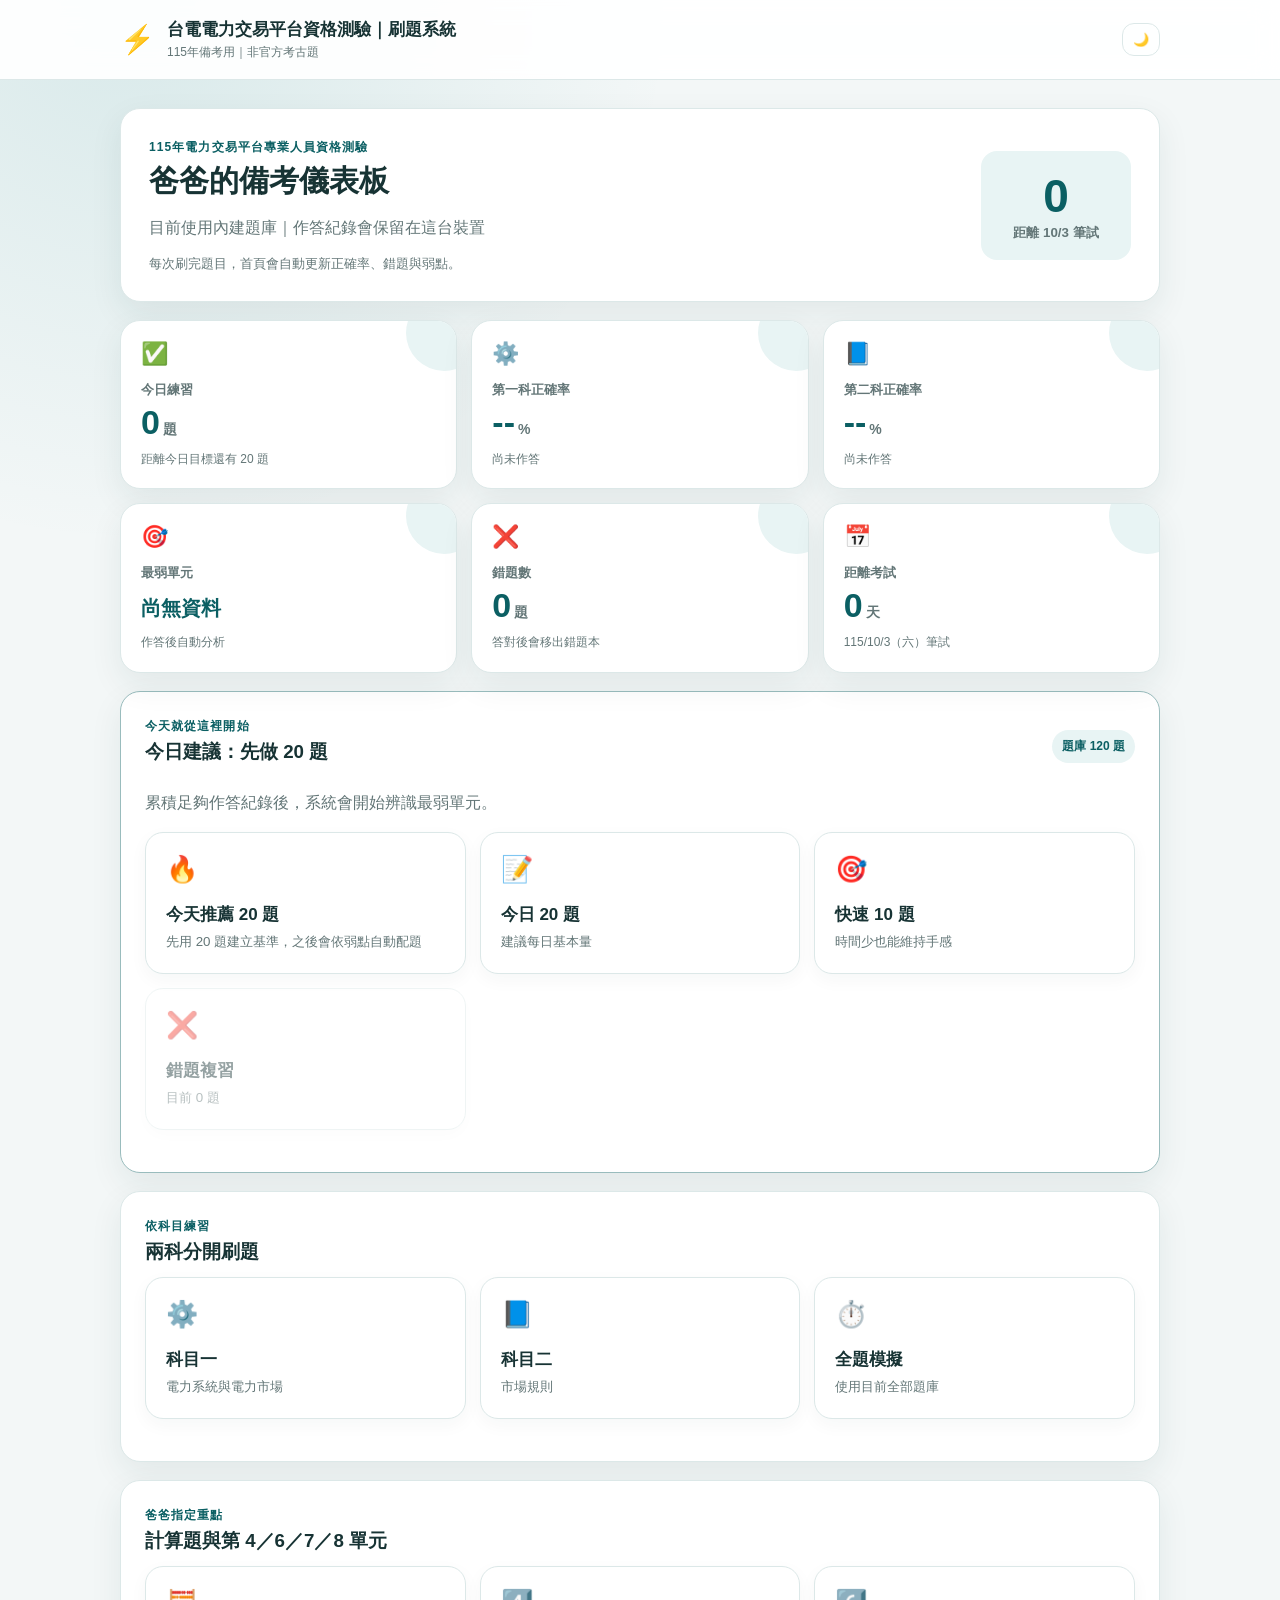
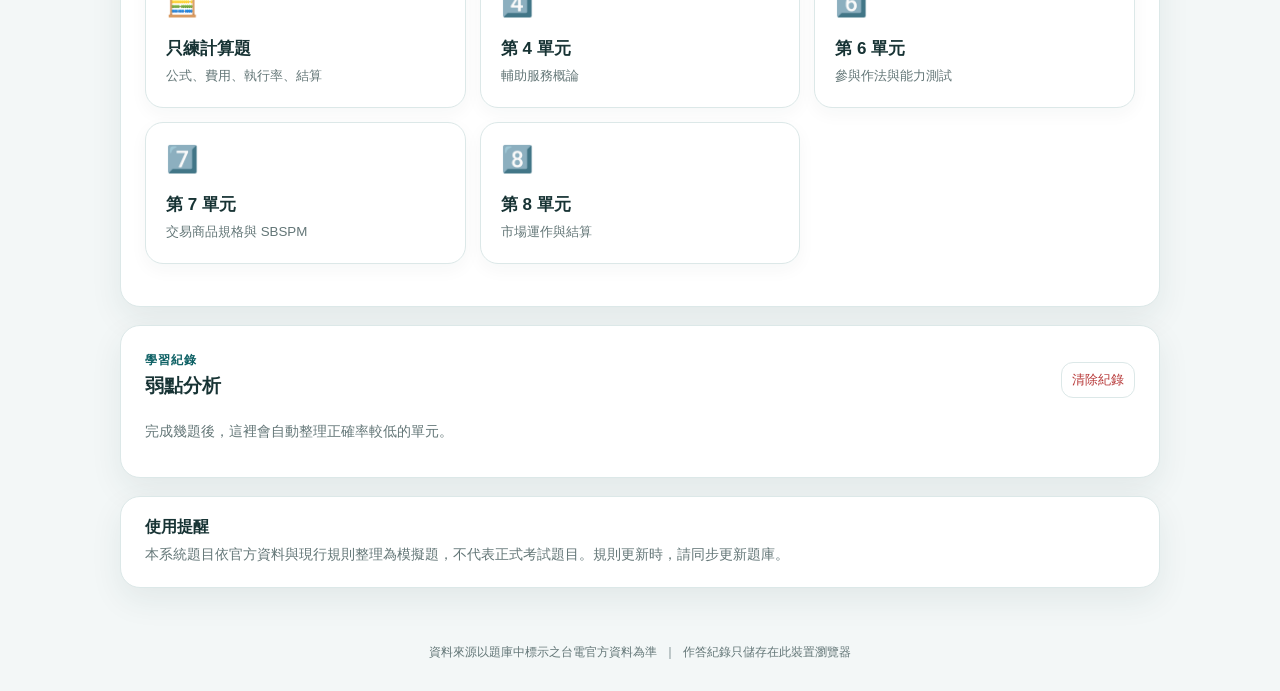
==== index.html @ e8c30d29 "載入自適應推薦題組功能" ====
<!doctype html>
<html lang="zh-Hant">
<head>
  <meta charset="utf-8">
  <meta name="viewport" content="width=device-width, initial-scale=1, viewport-fit=cover">
  <meta name="theme-color" content="#0b5f63">
  <title>台電電力交易平台資格測驗｜刷題系統</title>
  <link rel="stylesheet" href="style.css">
</head>
<body>
  <header class="topbar">
    <div class="brand">
      <div class="brand-mark">⚡</div>
      <div>
        <h1 id="appTitle">台電電力交易平台資格測驗｜刷題系統</h1>
        <p>115年備考用｜非官方考古題</p>
      </div>
    </div>
    <button id="themeBtn" class="ghost small" aria-label="切換深色模式">🌙</button>
  </header>

  <main class="container">
    <section id="homeView" class="view active">
      <div class="hero card exam-hero">
        <div>
          <span class="eyebrow">115年電力交易平台專業人員資格測驗</span>
          <h2>爸爸的備考儀表板</h2>
          <p id="dataStatus" class="muted">正在讀取題庫…</p>
          <p class="hero-note">每次刷完題目，首頁會自動更新正確率、錯題與弱點。</p>
        </div>
        <div class="hero-kpi countdown-kpi">
          <span id="daysUntilExam">--</span>
          <small>距離 10/3 筆試</small>
        </div>
      </div>

      <section class="exam-dashboard-grid" aria-label="備考進度">
        <div class="exam-stat card">
          <span class="exam-stat-icon">✅</span>
          <div class="exam-stat-label">今日練習</div>
          <div class="exam-stat-value"><strong id="todayPractice">0</strong><small> 題</small></div>
          <div id="todayPracticeHint" class="exam-stat-hint">今天先完成 20 題</div>
        </div>
        <div class="exam-stat card">
          <span class="exam-stat-icon">⚙️</span>
          <div class="exam-stat-label">第一科正確率</div>
          <div class="exam-stat-value"><strong id="subject1Accuracy">--</strong><small>%</small></div>
          <div id="subject1Status" class="exam-stat-hint">尚未作答</div>
        </div>
        <div class="exam-stat card">
          <span class="exam-stat-icon">📘</span>
          <div class="exam-stat-label">第二科正確率</div>
          <div class="exam-stat-value"><strong id="subject2Accuracy">--</strong><small>%</small></div>
          <div id="subject2Status" class="exam-stat-hint">尚未作答</div>
        </div>
        <div class="exam-stat card">
          <span class="exam-stat-icon">🎯</span>
          <div class="exam-stat-label">最弱單元</div>
          <div id="weakestUnit" class="exam-stat-value text-value">尚無資料</div>
          <div id="weakestUnitHint" class="exam-stat-hint">作答後自動分析</div>
        </div>
        <div class="exam-stat card">
          <span class="exam-stat-icon">❌</span>
          <div class="exam-stat-label">錯題數</div>
          <div class="exam-stat-value"><strong id="wrongCountDashboard">0</strong><small> 題</small></div>
          <div class="exam-stat-hint">答對後會移出錯題本</div>
        </div>
        <div class="exam-stat card">
          <span class="exam-stat-icon">📅</span>
          <div class="exam-stat-label">距離考試</div>
          <div class="exam-stat-value"><strong id="daysUntilExamCard">--</strong><small> 天</small></div>
          <div class="exam-stat-hint">115/10/3（六）筆試</div>
        </div>
      </section>

      <section class="card today-plan">
        <div class="section-title">
          <div>
            <span class="eyebrow">今天就從這裡開始</span>
            <h3 id="todayPlanTitle">今日建議：先做 20 題</h3>
          </div>
          <div class="question-count-chip">題庫 <span id="totalQuestions">0</span> 題</div>
        </div>
        <p id="todayPlanText" class="muted">完成後再看弱點，決定下一輪要練哪個單元。</p>
        <div class="mode-grid quick-mode-grid">
          <button class="mode-card featured-mode" data-mode="random20">
            <span class="mode-icon">📝</span><b>今日 20 題</b><small>建議每日基本量</small>
          </button>
          <button class="mode-card" data-mode="random10">
            <span class="mode-icon">🎯</span><b>快速 10 題</b><small>時間少也能維持手感</small>
          </button>
          <button class="mode-card" data-mode="wrong">
            <span class="mode-icon">❌</span><b>錯題複習</b><small id="wrongCountLabel">目前 0 題</small>
          </button>
        </div>
      </section>

      <section class="card dashboard">
        <div class="section-title">
          <div><span class="eyebrow">依科目練習</span><h3>兩科分開刷題</h3></div>
        </div>
        <div class="mode-grid">
          <button class="mode-card" data-mode="subject1">
            <span class="mode-icon">⚙️</span><b>科目一</b><small>電力系統與電力市場</small>
          </button>
          <button class="mode-card" data-mode="subject2">
            <span class="mode-icon">📘</span><b>科目二</b><small>市場規則</small>
          </button>
          <button class="mode-card" data-mode="all">
            <span class="mode-icon">⏱️</span><b>全題模擬</b><small>使用目前全部題庫</small>
          </button>
        </div>
      </section>

      <section class="card dashboard">
        <div class="section-title">
          <div><span class="eyebrow">爸爸指定重點</span><h3>計算題與第 4／6／7／8 單元</h3></div>
        </div>
        <div class="mode-grid">
          <button class="mode-card" data-mode="calc">
            <span class="mode-icon">🧮</span><b>只練計算題</b><small>公式、費用、執行率、結算</small>
          </button>
          <button class="mode-card" data-mode="unit4">
            <span class="mode-icon">4️⃣</span><b>第 4 單元</b><small>輔助服務概論</small>
          </button>
          <button class="mode-card" data-mode="unit6">
            <span class="mode-icon">6️⃣</span><b>第 6 單元</b><small>參與作法與能力測試</small>
          </button>
          <button class="mode-card" data-mode="unit7">
            <span class="mode-icon">7️⃣</span><b>第 7 單元</b><small>交易商品規格與 SBSPM</small>
          </button>
          <button class="mode-card" data-mode="unit8">
            <span class="mode-icon">8️⃣</span><b>第 8 單元</b><small>市場運作與結算</small>
          </button>
        </div>
      </section>

      <section class="card dashboard">
        <div class="section-title">
          <div><span class="eyebrow">學習紀錄</span><h3>弱點分析</h3></div>
          <button id="resetStatsBtn" class="ghost danger small">清除紀錄</button>
        </div>
        <div id="weaknessList" class="weakness-list"></div>
      </section>

      <section class="notice card">
        <b>使用提醒</b>
        <p>本系統題目依官方資料與現行規則整理為模擬題，不代表正式考試題目。規則更新時，請同步更新題庫。</p>
      </section>
    </section>

    <section id="quizView" class="view">
      <div class="quiz-head">
        <button id="quitBtn" class="ghost small">← 返回</button>
        <div class="progress-wrap">
          <div class="progress-meta">
            <span id="questionProgress">1 / 10</span>
            <span id="quizScore">答對 0</span>
          </div>
          <div class="progress"><div id="progressBar"></div></div>
        </div>
      </div>

      <article class="question-card card">
        <div class="question-meta">
          <span id="questionSubject" class="pill"></span>
          <span id="questionTopic" class="pill subtle"></span>
          <span id="questionLevel" class="pill subtle"></span>
        </div>
        <h2 id="questionText"></h2>
        <div id="options" class="options"></div>

        <div id="feedback" class="feedback hidden">
          <div id="feedbackTitle" class="feedback-title"></div>
          <p id="explanation"></p>
          <div id="sourceBox" class="source-box"></div>
        </div>

        <button id="nextBtn" class="primary hidden">下一題 →</button>
      </article>
    </section>

    <section id="resultView" class="view">
      <section class="result-card card">
        <div id="resultEmoji" class="result-emoji">🎉</div>
        <span class="eyebrow">本次作答完成</span>
        <h2 id="resultTitle">完成！</h2>
        <div class="score-big"><span id="resultScore">0</span><small>%</small></div>
        <p id="resultSummary" class="muted"></p>
        <div id="subjectScores" class="subject-scores"></div>
        <div class="result-actions">
          <button id="retryBtn" class="primary">再練一次</button>
          <button id="homeBtn" class="ghost">回首頁</button>
        </div>
      </section>
    </section>
  </main>

  <footer>
    <span>資料來源以題庫中標示之台電官方資料為準</span>
    <span>｜</span>
    <span>作答紀錄只儲存在此裝置瀏覽器</span>
  </footer>

  <script src="config.js"></script>
  <script src="questions.js"></script>
  <script src="questions_extra.js"></script>
  <script src="questions_unit4_dad.js"></script>
  <script src="questions_unit6_dad.js"></script>
  <script src="questions_unit7_dad.js"></script>
  <script src="questions_unit8_dad.js"></script>
  <script src="adaptive.js"></script>
  <script src="app.js"></script>
</body>
</html>
---- style.css ----
:root{
  --bg:#f3f7f7; --panel:#ffffff; --text:#173334; --muted:#637677;
  --brand:#0b5f63; --brand2:#16868b; --line:#dce8e8; --soft:#e8f4f4;
  --good:#147a49; --good-bg:#e8f7ef; --bad:#b73838; --bad-bg:#fff0f0;
  --warn:#9a6700; --warn-bg:#fff7db;
  --shadow:0 12px 32px rgba(21,61,63,.08);
}
[data-theme="dark"]{
  --bg:#102122; --panel:#172b2c; --text:#edf8f8; --muted:#a9bbbb;
  --brand:#5dc7cb; --brand2:#7ad8dc; --line:#2b4748; --soft:#203b3c;
  --good:#65d69a; --good-bg:#173b2b; --bad:#ff8b8b; --bad-bg:#472727;
  --warn:#f3c969; --warn-bg:#3d351d;
  --shadow:0 12px 32px rgba(0,0,0,.25);
}
*{box-sizing:border-box}
html{font-family:Inter,"Noto Sans TC","PingFang TC","Microsoft JhengHei",sans-serif;background:var(--bg);color:var(--text)}
body{margin:0;min-height:100vh;background:radial-gradient(circle at 10% 0%,rgba(22,134,139,.12),transparent 34rem),var(--bg)}
button{font:inherit}
.topbar{display:flex;justify-content:space-between;align-items:center;padding:18px max(20px,calc((100vw - 1040px)/2));border-bottom:1px solid var(--line);background:color-mix(in srgb,var(--panel) 92%,transparent);backdrop-filter:blur(14px);position:sticky;top:0;z-index:10}
.brand{display:flex;align-items:center;gap:12px}.brand-mark{font-size:28px}
.brand h1{font-size:17px;margin:0 0 3px}.brand p{font-size:12px;color:var(--muted);margin:0}
.container{width:min(1040px,calc(100% - 32px));margin:28px auto 56px}
.view{display:none}.view.active{display:block}
.card{background:var(--panel);border:1px solid var(--line);border-radius:20px;box-shadow:var(--shadow)}
.hero{display:flex;justify-content:space-between;align-items:center;padding:28px;margin-bottom:18px}
.hero h2{font-size:30px;margin:5px 0 8px}.eyebrow{font-size:12px;letter-spacing:.09em;text-transform:uppercase;color:var(--brand);font-weight:800}
.muted{color:var(--muted)}
.hero-note{font-size:13px;color:var(--muted);margin:9px 0 0}
.hero-kpi{text-align:center;min-width:120px;padding:18px;border-radius:16px;background:var(--soft)}
.hero-kpi span{display:block;font-size:36px;font-weight:800;color:var(--brand)}.hero-kpi small{color:var(--muted)}
.countdown-kpi{min-width:150px}.countdown-kpi span{font-size:46px}.countdown-kpi small{font-weight:700}

.exam-dashboard-grid{display:grid;grid-template-columns:repeat(3,1fr);gap:14px;margin-bottom:18px}
.exam-stat{padding:20px;min-height:154px;position:relative;overflow:hidden}
.exam-stat::after{content:"";position:absolute;width:76px;height:76px;border-radius:50%;right:-26px;top:-26px;background:var(--soft)}
.exam-stat-icon{display:block;font-size:22px;margin-bottom:14px;position:relative;z-index:1}
.exam-stat-label{font-size:13px;color:var(--muted);font-weight:700;margin-bottom:5px;position:relative;z-index:1}
.exam-stat-value{font-size:15px;font-weight:800;min-height:42px;display:flex;align-items:baseline;gap:3px;position:relative;z-index:1}
.exam-stat-value strong{font-size:34px;color:var(--brand);line-height:1.1}
.exam-stat-value small{font-size:14px;color:var(--muted)}
.exam-stat-value.text-value{font-size:20px;line-height:1.3;color:var(--brand);align-items:center}
.exam-stat-hint{font-size:12px;color:var(--muted);line-height:1.45;position:relative;z-index:1;margin-top:5px}

.today-plan{padding:24px;margin-bottom:18px;border-color:color-mix(in srgb,var(--brand) 32%,var(--line))}
.question-count-chip{font-size:12px;font-weight:800;color:var(--brand);background:var(--soft);padding:8px 10px;border-radius:999px;white-space:nowrap}
.quick-mode-grid{margin-top:18px;margin-bottom:0}.featured-mode{border-color:var(--brand2);background:color-mix(in srgb,var(--soft) 72%,var(--panel))}

.mode-grid{display:grid;grid-template-columns:repeat(3,1fr);gap:14px;margin-bottom:18px}
.mode-card{appearance:none;text-align:left;min-height:142px;border:1px solid var(--line);border-radius:18px;background:var(--panel);padding:20px;color:var(--text);cursor:pointer;transition:.18s;box-shadow:0 6px 18px rgba(21,61,63,.04)}
.mode-card:hover{transform:translateY(-2px);border-color:var(--brand2);box-shadow:var(--shadow)}
.mode-card:disabled{opacity:.45;cursor:not-allowed;transform:none}
.mode-icon{display:block;font-size:26px;margin-bottom:18px}.mode-card b{display:block;font-size:17px;margin-bottom:6px}.mode-card small{color:var(--muted)}
.dashboard{padding:24px;margin-bottom:18px}.section-title{display:flex;align-items:center;justify-content:space-between;gap:14px}.section-title h3{margin:4px 0 12px}
.weakness-list{display:grid;gap:10px}.weak-row{display:grid;grid-template-columns:minmax(120px,1fr) 3fr 70px;align-items:center;gap:12px}
.weakest-row{padding:10px;border-radius:12px;background:var(--warn-bg)}
.weak-name{font-size:13px}.weak-track{height:9px;border-radius:99px;background:var(--soft);overflow:hidden}.weak-fill{height:100%;background:var(--brand2);border-radius:99px}.weak-rate{text-align:right;font-size:13px;font-weight:700}
.empty-state{color:var(--muted);font-size:14px;padding:12px 0}
.notice{padding:20px 24px}.notice b{display:block;margin-bottom:5px}.notice p{margin:0;color:var(--muted);font-size:14px;line-height:1.7}
.ghost,.primary{border-radius:12px;padding:11px 15px;cursor:pointer}
.ghost{border:1px solid var(--line);background:transparent;color:var(--text)}.ghost:hover{background:var(--soft)}
.primary{border:0;background:var(--brand);color:#fff;font-weight:800}.primary:hover{filter:brightness(1.05)}
.small{padding:8px 10px;font-size:13px}.danger{color:var(--bad)}
.quiz-head{display:flex;gap:16px;align-items:center;margin-bottom:16px}.progress-wrap{flex:1}.progress-meta{display:flex;justify-content:space-between;font-size:13px;color:var(--muted);margin-bottom:7px}
.progress{height:8px;background:var(--line);border-radius:99px;overflow:hidden}.progress div{height:100%;width:0;background:var(--brand);transition:width .2s}
.question-card{padding:28px}.question-meta{display:flex;flex-wrap:wrap;gap:7px;margin-bottom:18px}.pill{display:inline-flex;padding:6px 9px;border-radius:99px;background:var(--brand);color:#fff;font-size:11px;font-weight:800}.pill.subtle{background:var(--soft);color:var(--text)}
.question-card h2{font-size:24px;line-height:1.55;margin:0 0 24px}
.options{display:grid;gap:11px}.option{display:flex;gap:12px;align-items:flex-start;width:100%;padding:15px 16px;text-align:left;border:1px solid var(--line);border-radius:14px;background:var(--panel);color:var(--text);cursor:pointer;line-height:1.55}
.option:hover:not(:disabled){border-color:var(--brand2);background:var(--soft)}.option:disabled{cursor:default}
.option-letter{display:flex;align-items:center;justify-content:center;flex:0 0 28px;height:28px;border-radius:8px;background:var(--soft);font-weight:800;color:var(--brand)}
.option.correct{border-color:var(--good);background:var(--good-bg)}.option.wrong{border-color:var(--bad);background:var(--bad-bg)}
.feedback{margin-top:22px;padding:18px;border-radius:14px;background:var(--soft);line-height:1.7}.feedback.good{background:var(--good-bg)}.feedback.bad{background:var(--bad-bg)}
.feedback-title{font-weight:900;margin-bottom:5px}.feedback p{margin:0 0 12px}.source-box{font-size:12px;color:var(--muted);border-top:1px solid var(--line);padding-top:10px}
.source-box a{color:var(--brand);font-weight:700}.hidden{display:none!important}
#nextBtn{margin-top:18px;width:100%}
.result-card{max-width:620px;margin:50px auto;padding:38px;text-align:center}.result-emoji{font-size:48px}.result-card h2{font-size:28px;margin:8px 0}.score-big{font-size:76px;font-weight:900;color:var(--brand);line-height:1}.score-big small{font-size:24px}
.subject-scores{display:grid;gap:9px;margin:22px 0;text-align:left}.score-row{display:flex;justify-content:space-between;padding:12px 14px;border:1px solid var(--line);border-radius:12px}.result-actions{display:flex;gap:10px;justify-content:center;margin-top:22px}
footer{display:flex;justify-content:center;gap:7px;flex-wrap:wrap;color:var(--muted);font-size:12px;padding:0 18px 30px}
@media(max-width:760px){
  .container{width:min(100% - 22px,1040px);margin-top:18px}.topbar{padding:13px 14px}
  .brand h1{font-size:14px}.brand p{font-size:10px}.brand-mark{font-size:22px}
  .hero{padding:21px}.hero h2{font-size:24px}.hero-kpi{min-width:90px;padding:14px}.hero-kpi span{font-size:30px}.countdown-kpi{min-width:110px}.countdown-kpi span{font-size:36px}
  .exam-dashboard-grid{grid-template-columns:repeat(2,1fr)}.exam-stat{min-height:145px;padding:17px}
  .mode-grid{grid-template-columns:repeat(2,1fr)}.mode-card{min-height:128px;padding:16px}
  .question-card{padding:20px}.question-card h2{font-size:20px}.weak-row{grid-template-columns:100px 1fr 55px}
}
@media(max-width:440px){
  .hero{align-items:flex-start;gap:14px}.hero-kpi{min-width:78px}.countdown-kpi{min-width:92px}.countdown-kpi small{font-size:10px}
  .exam-dashboard-grid{grid-template-columns:1fr 1fr;gap:9px}.exam-stat{min-height:138px;padding:15px}.exam-stat-value strong{font-size:30px}.exam-stat-value.text-value{font-size:17px}
  .mode-grid{grid-template-columns:1fr 1fr;gap:9px}.mode-card{min-height:116px}.mode-icon{margin-bottom:12px}.result-card{padding:26px 18px}
  .section-title{align-items:flex-start}.question-count-chip{font-size:11px}
}
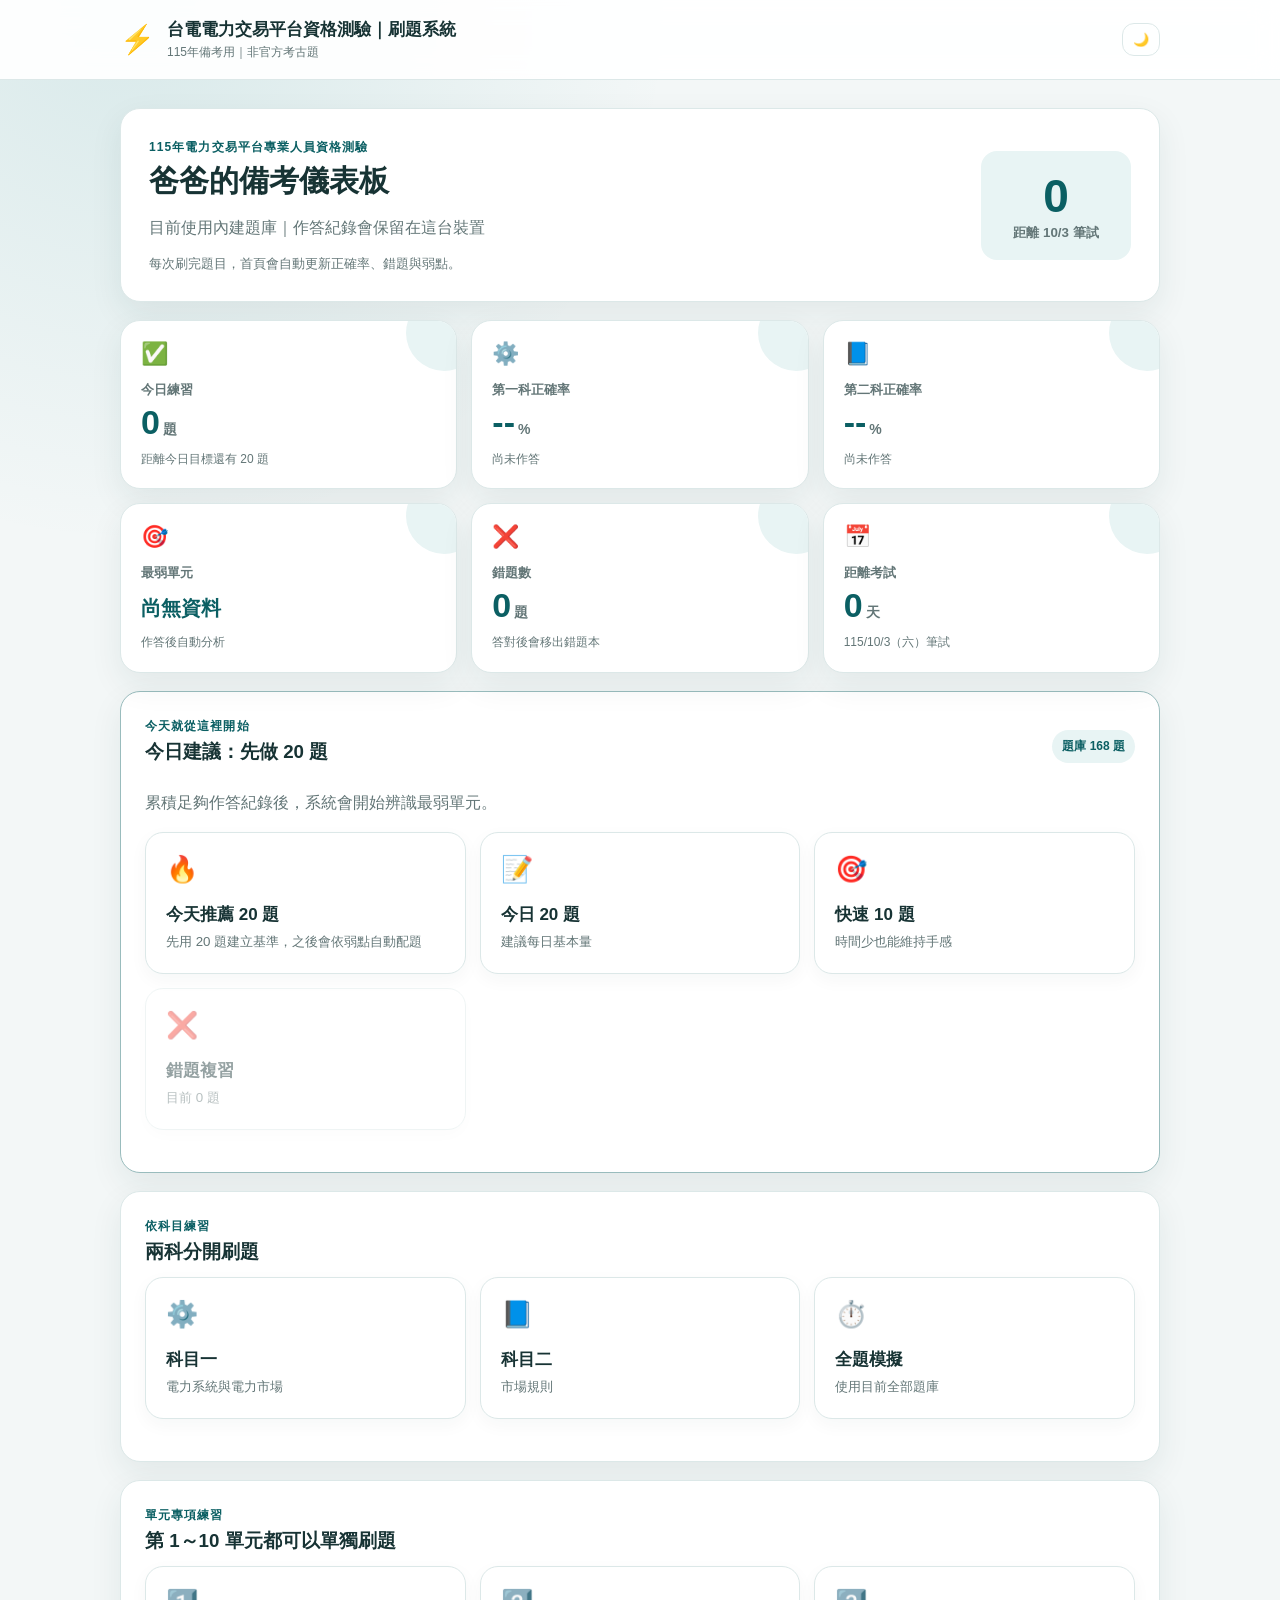
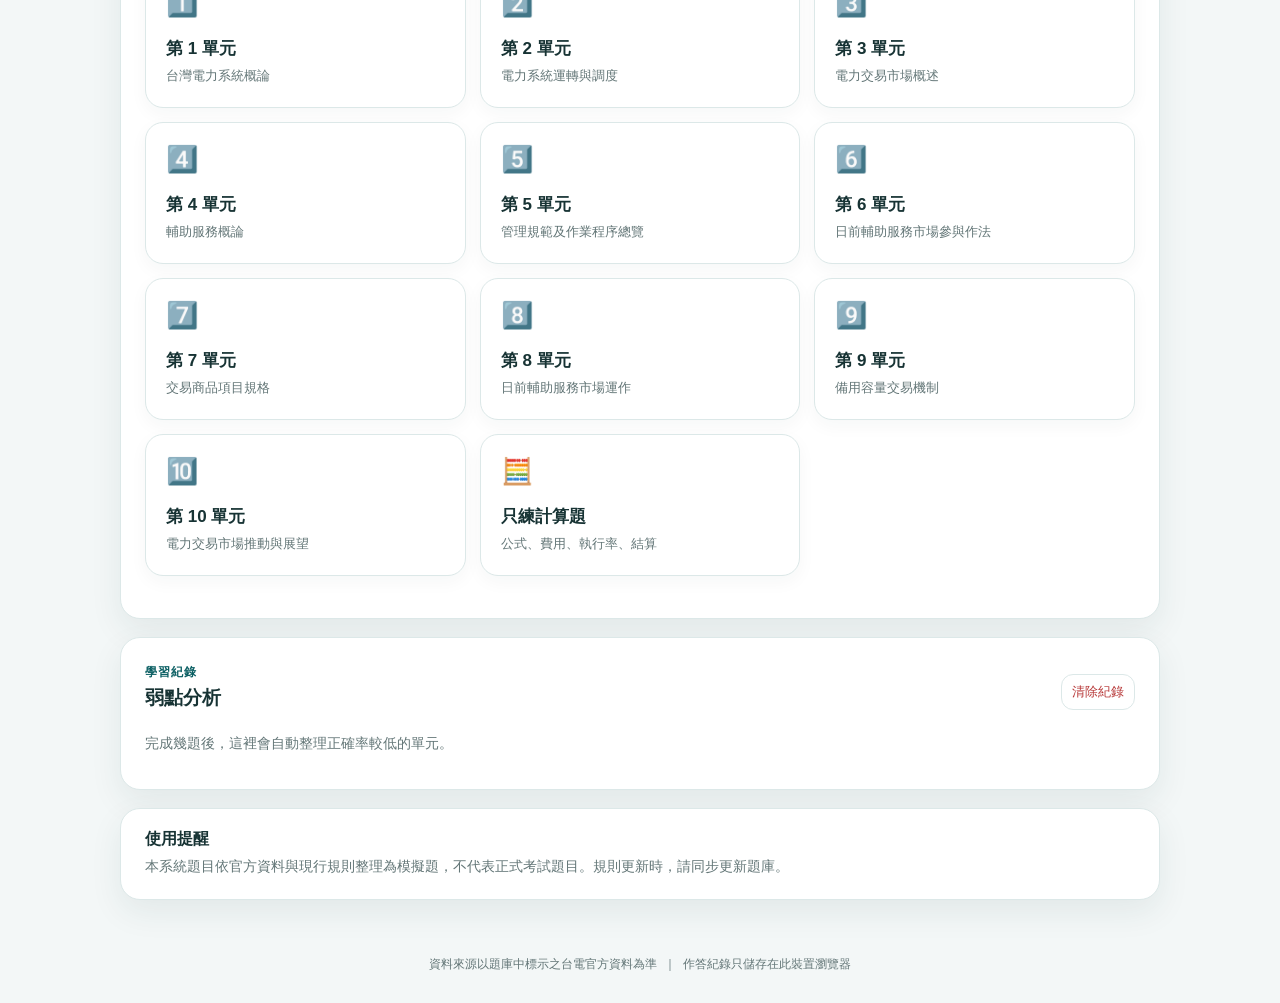
==== commit 00f87903: "首頁新增第1至10單元專項入口並載入完整單元題庫" ====
--- a/index.html
+++ b/index.html
@@ -35,180 +35,92 @@
       </div>
 
       <section class="exam-dashboard-grid" aria-label="備考進度">
-        <div class="exam-stat card">
-          <span class="exam-stat-icon">✅</span>
-          <div class="exam-stat-label">今日練習</div>
-          <div class="exam-stat-value"><strong id="todayPractice">0</strong><small> 題</small></div>
-          <div id="todayPracticeHint" class="exam-stat-hint">今天先完成 20 題</div>
-        </div>
-        <div class="exam-stat card">
-          <span class="exam-stat-icon">⚙️</span>
-          <div class="exam-stat-label">第一科正確率</div>
-          <div class="exam-stat-value"><strong id="subject1Accuracy">--</strong><small>%</small></div>
-          <div id="subject1Status" class="exam-stat-hint">尚未作答</div>
-        </div>
-        <div class="exam-stat card">
-          <span class="exam-stat-icon">📘</span>
-          <div class="exam-stat-label">第二科正確率</div>
-          <div class="exam-stat-value"><strong id="subject2Accuracy">--</strong><small>%</small></div>
-          <div id="subject2Status" class="exam-stat-hint">尚未作答</div>
-        </div>
-        <div class="exam-stat card">
-          <span class="exam-stat-icon">🎯</span>
-          <div class="exam-stat-label">最弱單元</div>
-          <div id="weakestUnit" class="exam-stat-value text-value">尚無資料</div>
-          <div id="weakestUnitHint" class="exam-stat-hint">作答後自動分析</div>
-        </div>
-        <div class="exam-stat card">
-          <span class="exam-stat-icon">❌</span>
-          <div class="exam-stat-label">錯題數</div>
-          <div class="exam-stat-value"><strong id="wrongCountDashboard">0</strong><small> 題</small></div>
-          <div class="exam-stat-hint">答對後會移出錯題本</div>
-        </div>
-        <div class="exam-stat card">
-          <span class="exam-stat-icon">📅</span>
-          <div class="exam-stat-label">距離考試</div>
-          <div class="exam-stat-value"><strong id="daysUntilExamCard">--</strong><small> 天</small></div>
-          <div class="exam-stat-hint">115/10/3（六）筆試</div>
-        </div>
+        <div class="exam-stat card"><span class="exam-stat-icon">✅</span><div class="exam-stat-label">今日練習</div><div class="exam-stat-value"><strong id="todayPractice">0</strong><small> 題</small></div><div id="todayPracticeHint" class="exam-stat-hint">今天先完成 20 題</div></div>
+        <div class="exam-stat card"><span class="exam-stat-icon">⚙️</span><div class="exam-stat-label">第一科正確率</div><div class="exam-stat-value"><strong id="subject1Accuracy">--</strong><small>%</small></div><div id="subject1Status" class="exam-stat-hint">尚未作答</div></div>
+        <div class="exam-stat card"><span class="exam-stat-icon">📘</span><div class="exam-stat-label">第二科正確率</div><div class="exam-stat-value"><strong id="subject2Accuracy">--</strong><small>%</small></div><div id="subject2Status" class="exam-stat-hint">尚未作答</div></div>
+        <div class="exam-stat card"><span class="exam-stat-icon">🎯</span><div class="exam-stat-label">最弱單元</div><div id="weakestUnit" class="exam-stat-value text-value">尚無資料</div><div id="weakestUnitHint" class="exam-stat-hint">作答後自動分析</div></div>
+        <div class="exam-stat card"><span class="exam-stat-icon">❌</span><div class="exam-stat-label">錯題數</div><div class="exam-stat-value"><strong id="wrongCountDashboard">0</strong><small> 題</small></div><div class="exam-stat-hint">答對後會移出錯題本</div></div>
+        <div class="exam-stat card"><span class="exam-stat-icon">📅</span><div class="exam-stat-label">距離考試</div><div class="exam-stat-value"><strong id="daysUntilExamCard">--</strong><small> 天</small></div><div class="exam-stat-hint">115/10/3（六）筆試</div></div>
       </section>
 
       <section class="card today-plan">
         <div class="section-title">
-          <div>
-            <span class="eyebrow">今天就從這裡開始</span>
-            <h3 id="todayPlanTitle">今日建議：先做 20 題</h3>
-          </div>
+          <div><span class="eyebrow">今天就從這裡開始</span><h3 id="todayPlanTitle">今日建議：先做 20 題</h3></div>
           <div class="question-count-chip">題庫 <span id="totalQuestions">0</span> 題</div>
         </div>
         <p id="todayPlanText" class="muted">完成後再看弱點，決定下一輪要練哪個單元。</p>
         <div class="mode-grid quick-mode-grid">
-          <button class="mode-card featured-mode" data-mode="random20">
-            <span class="mode-icon">📝</span><b>今日 20 題</b><small>建議每日基本量</small>
-          </button>
-          <button class="mode-card" data-mode="random10">
-            <span class="mode-icon">🎯</span><b>快速 10 題</b><small>時間少也能維持手感</small>
-          </button>
-          <button class="mode-card" data-mode="wrong">
-            <span class="mode-icon">❌</span><b>錯題複習</b><small id="wrongCountLabel">目前 0 題</small>
-          </button>
+          <button class="mode-card featured-mode" data-mode="random20"><span class="mode-icon">📝</span><b>今日 20 題</b><small>建議每日基本量</small></button>
+          <button class="mode-card" data-mode="random10"><span class="mode-icon">🎯</span><b>快速 10 題</b><small>時間少也能維持手感</small></button>
+          <button class="mode-card" data-mode="wrong"><span class="mode-icon">❌</span><b>錯題複習</b><small id="wrongCountLabel">目前 0 題</small></button>
         </div>
       </section>
 
       <section class="card dashboard">
-        <div class="section-title">
-          <div><span class="eyebrow">依科目練習</span><h3>兩科分開刷題</h3></div>
-        </div>
+        <div class="section-title"><div><span class="eyebrow">依科目練習</span><h3>兩科分開刷題</h3></div></div>
         <div class="mode-grid">
-          <button class="mode-card" data-mode="subject1">
-            <span class="mode-icon">⚙️</span><b>科目一</b><small>電力系統與電力市場</small>
-          </button>
-          <button class="mode-card" data-mode="subject2">
-            <span class="mode-icon">📘</span><b>科目二</b><small>市場規則</small>
-          </button>
-          <button class="mode-card" data-mode="all">
-            <span class="mode-icon">⏱️</span><b>全題模擬</b><small>使用目前全部題庫</small>
-          </button>
+          <button class="mode-card" data-mode="subject1"><span class="mode-icon">⚙️</span><b>科目一</b><small>電力系統與電力市場</small></button>
+          <button class="mode-card" data-mode="subject2"><span class="mode-icon">📘</span><b>科目二</b><small>市場規則</small></button>
+          <button class="mode-card" data-mode="all"><span class="mode-icon">⏱️</span><b>全題模擬</b><small>使用目前全部題庫</small></button>
         </div>
       </section>
 
       <section class="card dashboard">
-        <div class="section-title">
-          <div><span class="eyebrow">爸爸指定重點</span><h3>計算題與第 4／6／7／8 單元</h3></div>
-        </div>
+        <div class="section-title"><div><span class="eyebrow">單元專項練習</span><h3>第 1～10 單元都可以單獨刷題</h3></div></div>
         <div class="mode-grid">
-          <button class="mode-card" data-mode="calc">
-            <span class="mode-icon">🧮</span><b>只練計算題</b><small>公式、費用、執行率、結算</small>
-          </button>
-          <button class="mode-card" data-mode="unit4">
-            <span class="mode-icon">4️⃣</span><b>第 4 單元</b><small>輔助服務概論</small>
-          </button>
-          <button class="mode-card" data-mode="unit6">
-            <span class="mode-icon">6️⃣</span><b>第 6 單元</b><small>參與作法與能力測試</small>
-          </button>
-          <button class="mode-card" data-mode="unit7">
-            <span class="mode-icon">7️⃣</span><b>第 7 單元</b><small>交易商品規格與 SBSPM</small>
-          </button>
-          <button class="mode-card" data-mode="unit8">
-            <span class="mode-icon">8️⃣</span><b>第 8 單元</b><small>市場運作與結算</small>
-          </button>
+          <button class="mode-card" data-unit="01"><span class="mode-icon">1️⃣</span><b>第 1 單元</b><small>台灣電力系統概論</small></button>
+          <button class="mode-card" data-unit="02"><span class="mode-icon">2️⃣</span><b>第 2 單元</b><small>電力系統運轉與調度</small></button>
+          <button class="mode-card" data-unit="03"><span class="mode-icon">3️⃣</span><b>第 3 單元</b><small>電力交易市場概述</small></button>
+          <button class="mode-card" data-unit="04"><span class="mode-icon">4️⃣</span><b>第 4 單元</b><small>輔助服務概論</small></button>
+          <button class="mode-card" data-unit="05"><span class="mode-icon">5️⃣</span><b>第 5 單元</b><small>管理規範及作業程序總覽</small></button>
+          <button class="mode-card" data-unit="06"><span class="mode-icon">6️⃣</span><b>第 6 單元</b><small>日前輔助服務市場參與作法</small></button>
+          <button class="mode-card" data-unit="07"><span class="mode-icon">7️⃣</span><b>第 7 單元</b><small>交易商品項目規格</small></button>
+          <button class="mode-card" data-unit="08"><span class="mode-icon">8️⃣</span><b>第 8 單元</b><small>日前輔助服務市場運作</small></button>
+          <button class="mode-card" data-unit="09"><span class="mode-icon">9️⃣</span><b>第 9 單元</b><small>備用容量交易機制</small></button>
+          <button class="mode-card" data-unit="10"><span class="mode-icon">🔟</span><b>第 10 單元</b><small>電力交易市場推動與展望</small></button>
+          <button class="mode-card" data-mode="calc"><span class="mode-icon">🧮</span><b>只練計算題</b><small>公式、費用、執行率、結算</small></button>
         </div>
       </section>
 
       <section class="card dashboard">
-        <div class="section-title">
-          <div><span class="eyebrow">學習紀錄</span><h3>弱點分析</h3></div>
-          <button id="resetStatsBtn" class="ghost danger small">清除紀錄</button>
-        </div>
+        <div class="section-title"><div><span class="eyebrow">學習紀錄</span><h3>弱點分析</h3></div><button id="resetStatsBtn" class="ghost danger small">清除紀錄</button></div>
         <div id="weaknessList" class="weakness-list"></div>
       </section>
 
-      <section class="notice card">
-        <b>使用提醒</b>
-        <p>本系統題目依官方資料與現行規則整理為模擬題，不代表正式考試題目。規則更新時，請同步更新題庫。</p>
-      </section>
+      <section class="notice card"><b>使用提醒</b><p>本系統題目依官方資料與現行規則整理為模擬題，不代表正式考試題目。規則更新時，請同步更新題庫。</p></section>
     </section>
 
     <section id="quizView" class="view">
-      <div class="quiz-head">
-        <button id="quitBtn" class="ghost small">← 返回</button>
-        <div class="progress-wrap">
-          <div class="progress-meta">
-            <span id="questionProgress">1 / 10</span>
-            <span id="quizScore">答對 0</span>
-          </div>
-          <div class="progress"><div id="progressBar"></div></div>
-        </div>
-      </div>
-
+      <div class="quiz-head"><button id="quitBtn" class="ghost small">← 返回</button><div class="progress-wrap"><div class="progress-meta"><span id="questionProgress">1 / 10</span><span id="quizScore">答對 0</span></div><div class="progress"><div id="progressBar"></div></div></div></div>
       <article class="question-card card">
-        <div class="question-meta">
-          <span id="questionSubject" class="pill"></span>
-          <span id="questionTopic" class="pill subtle"></span>
-          <span id="questionLevel" class="pill subtle"></span>
-        </div>
-        <h2 id="questionText"></h2>
-        <div id="options" class="options"></div>
-
-        <div id="feedback" class="feedback hidden">
-          <div id="feedbackTitle" class="feedback-title"></div>
-          <p id="explanation"></p>
-          <div id="sourceBox" class="source-box"></div>
-        </div>
-
+        <div class="question-meta"><span id="questionSubject" class="pill"></span><span id="questionTopic" class="pill subtle"></span><span id="questionLevel" class="pill subtle"></span></div>
+        <h2 id="questionText"></h2><div id="options" class="options"></div>
+        <div id="feedback" class="feedback hidden"><div id="feedbackTitle" class="feedback-title"></div><p id="explanation"></p><div id="sourceBox" class="source-box"></div></div>
         <button id="nextBtn" class="primary hidden">下一題 →</button>
       </article>
     </section>
 
     <section id="resultView" class="view">
-      <section class="result-card card">
-        <div id="resultEmoji" class="result-emoji">🎉</div>
-        <span class="eyebrow">本次作答完成</span>
-        <h2 id="resultTitle">完成！</h2>
-        <div class="score-big"><span id="resultScore">0</span><small>%</small></div>
-        <p id="resultSummary" class="muted"></p>
-        <div id="subjectScores" class="subject-scores"></div>
-        <div class="result-actions">
-          <button id="retryBtn" class="primary">再練一次</button>
-          <button id="homeBtn" class="ghost">回首頁</button>
-        </div>
-      </section>
+      <section class="result-card card"><div id="resultEmoji" class="result-emoji">🎉</div><span class="eyebrow">本次作答完成</span><h2 id="resultTitle">完成！</h2><div class="score-big"><span id="resultScore">0</span><small>%</small></div><p id="resultSummary" class="muted"></p><div id="subjectScores" class="subject-scores"></div><div class="result-actions"><button id="retryBtn" class="primary">再練一次</button><button id="homeBtn" class="ghost">回首頁</button></div></section>
     </section>
   </main>
 
-  <footer>
-    <span>資料來源以題庫中標示之台電官方資料為準</span>
-    <span>｜</span>
-    <span>作答紀錄只儲存在此裝置瀏覽器</span>
-  </footer>
+  <footer><span>資料來源以題庫中標示之台電官方資料為準</span><span>｜</span><span>作答紀錄只儲存在此裝置瀏覽器</span></footer>
 
   <script src="config.js"></script>
   <script src="questions.js"></script>
   <script src="questions_extra.js"></script>
+  <script src="questions_unit1_dad.js"></script>
+  <script src="questions_unit2_dad.js"></script>
+  <script src="questions_unit3_dad.js"></script>
   <script src="questions_unit4_dad.js"></script>
+  <script src="questions_unit5_dad.js"></script>
   <script src="questions_unit6_dad.js"></script>
   <script src="questions_unit7_dad.js"></script>
   <script src="questions_unit8_dad.js"></script>
+  <script src="questions_unit9_dad.js"></script>
+  <script src="questions_unit10_dad.js"></script>
+  <script src="unit_filter.js"></script>
   <script src="adaptive.js"></script>
   <script src="app.js"></script>
 </body>
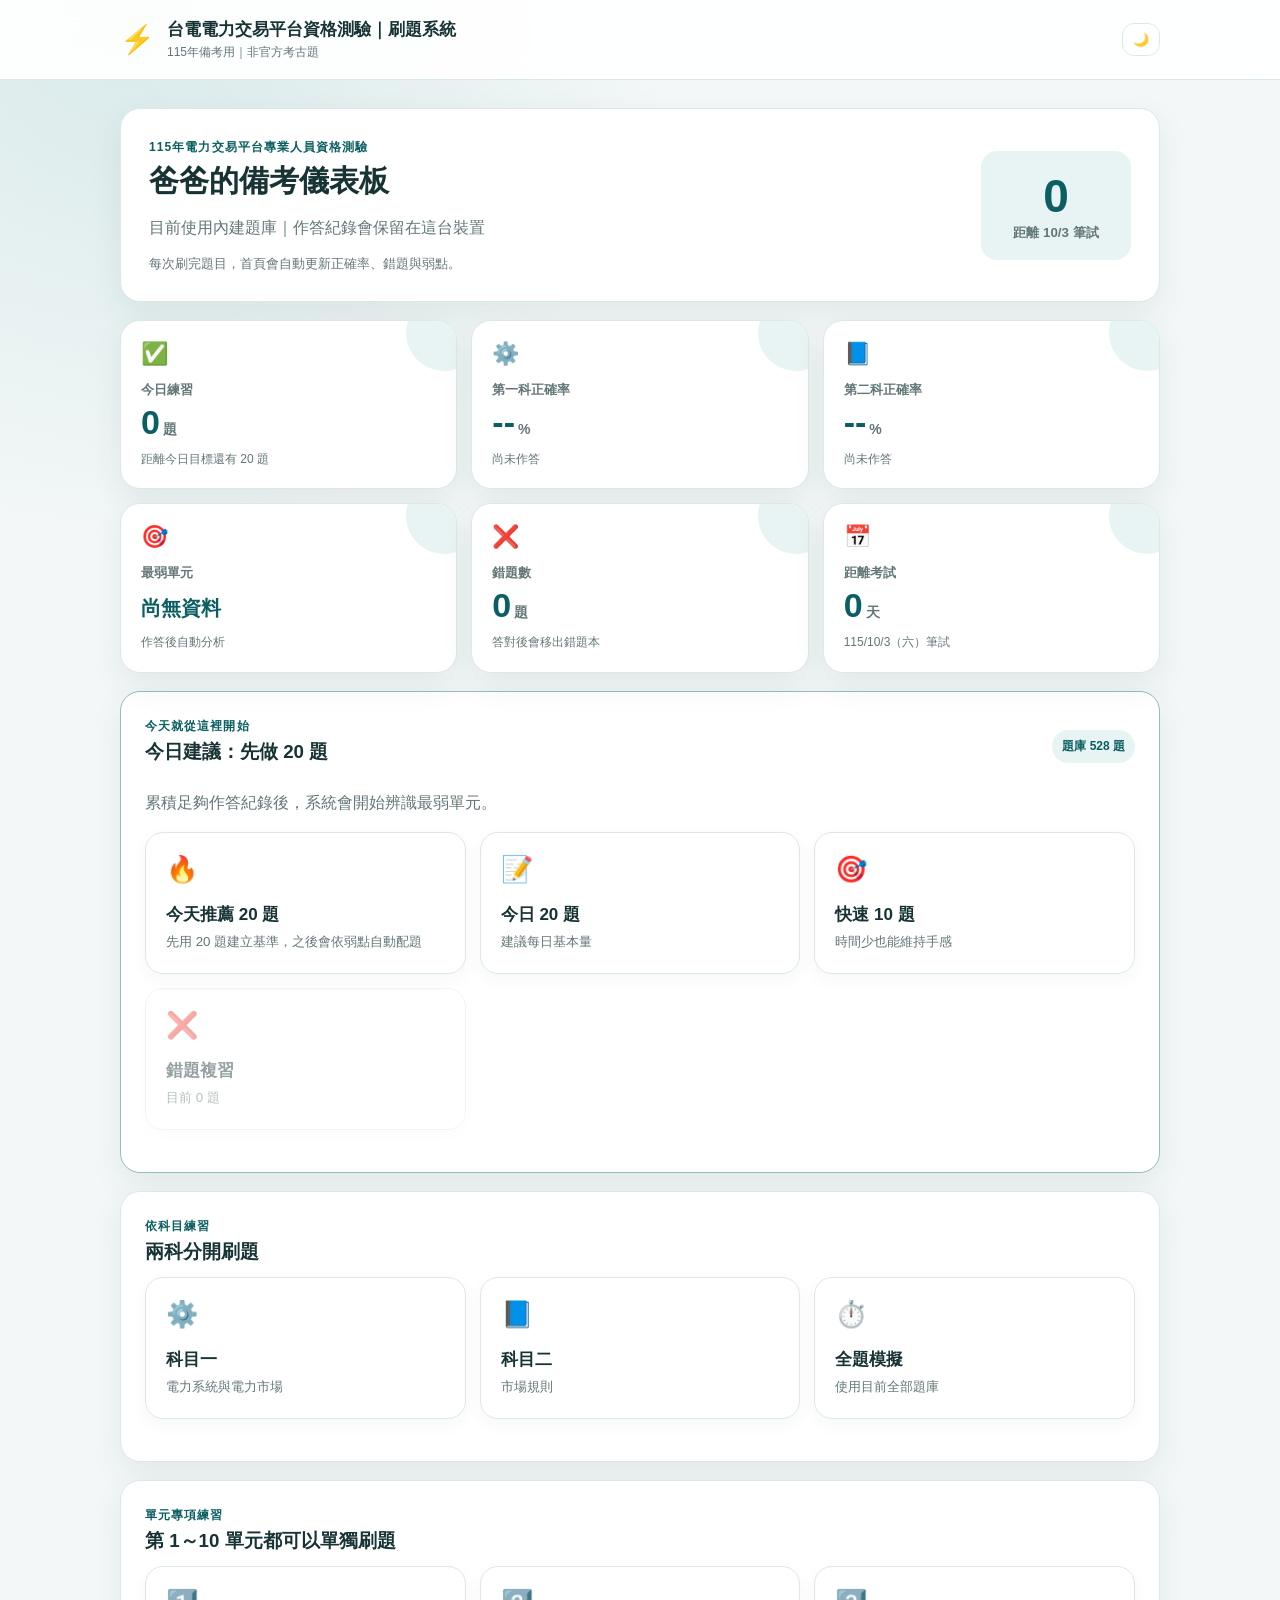
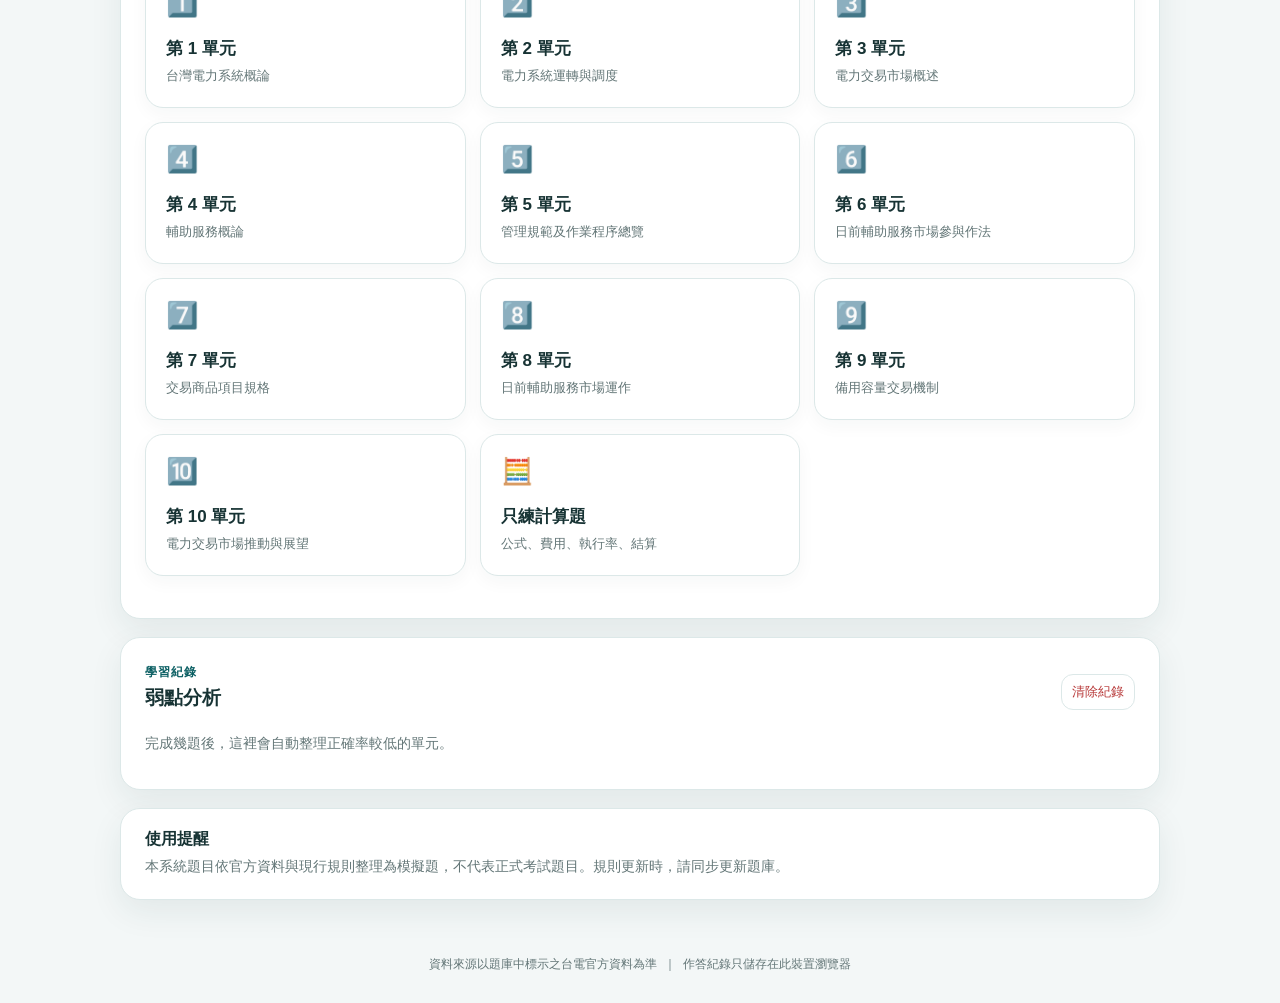
==== commit 9c805e0a: "Load advanced question bank before unit filters" ====
--- a/index.html
+++ b/index.html
@@ -120,6 +120,14 @@
   <script src="questions_unit8_dad.js"></script>
   <script src="questions_unit9_dad.js"></script>
   <script src="questions_unit10_dad.js"></script>
+  <script src="questions_unit4_advanced_v2.js"></script>
+  <script src="questions_unit6_advanced_v2.js"></script>
+  <script src="questions_unit7_advanced_v2a.js"></script>
+  <script src="questions_unit7_advanced_v2b.js"></script>
+  <script src="questions_unit7_advanced_v2c.js"></script>
+  <script src="questions_unit8_advanced_v2a.js"></script>
+  <script src="questions_unit8_advanced_v2b.js"></script>
+  <script src="questions_unit8_advanced_v2c.js"></script>
   <script src="unit_filter.js"></script>
   <script src="adaptive.js"></script>
   <script src="app.js"></script>
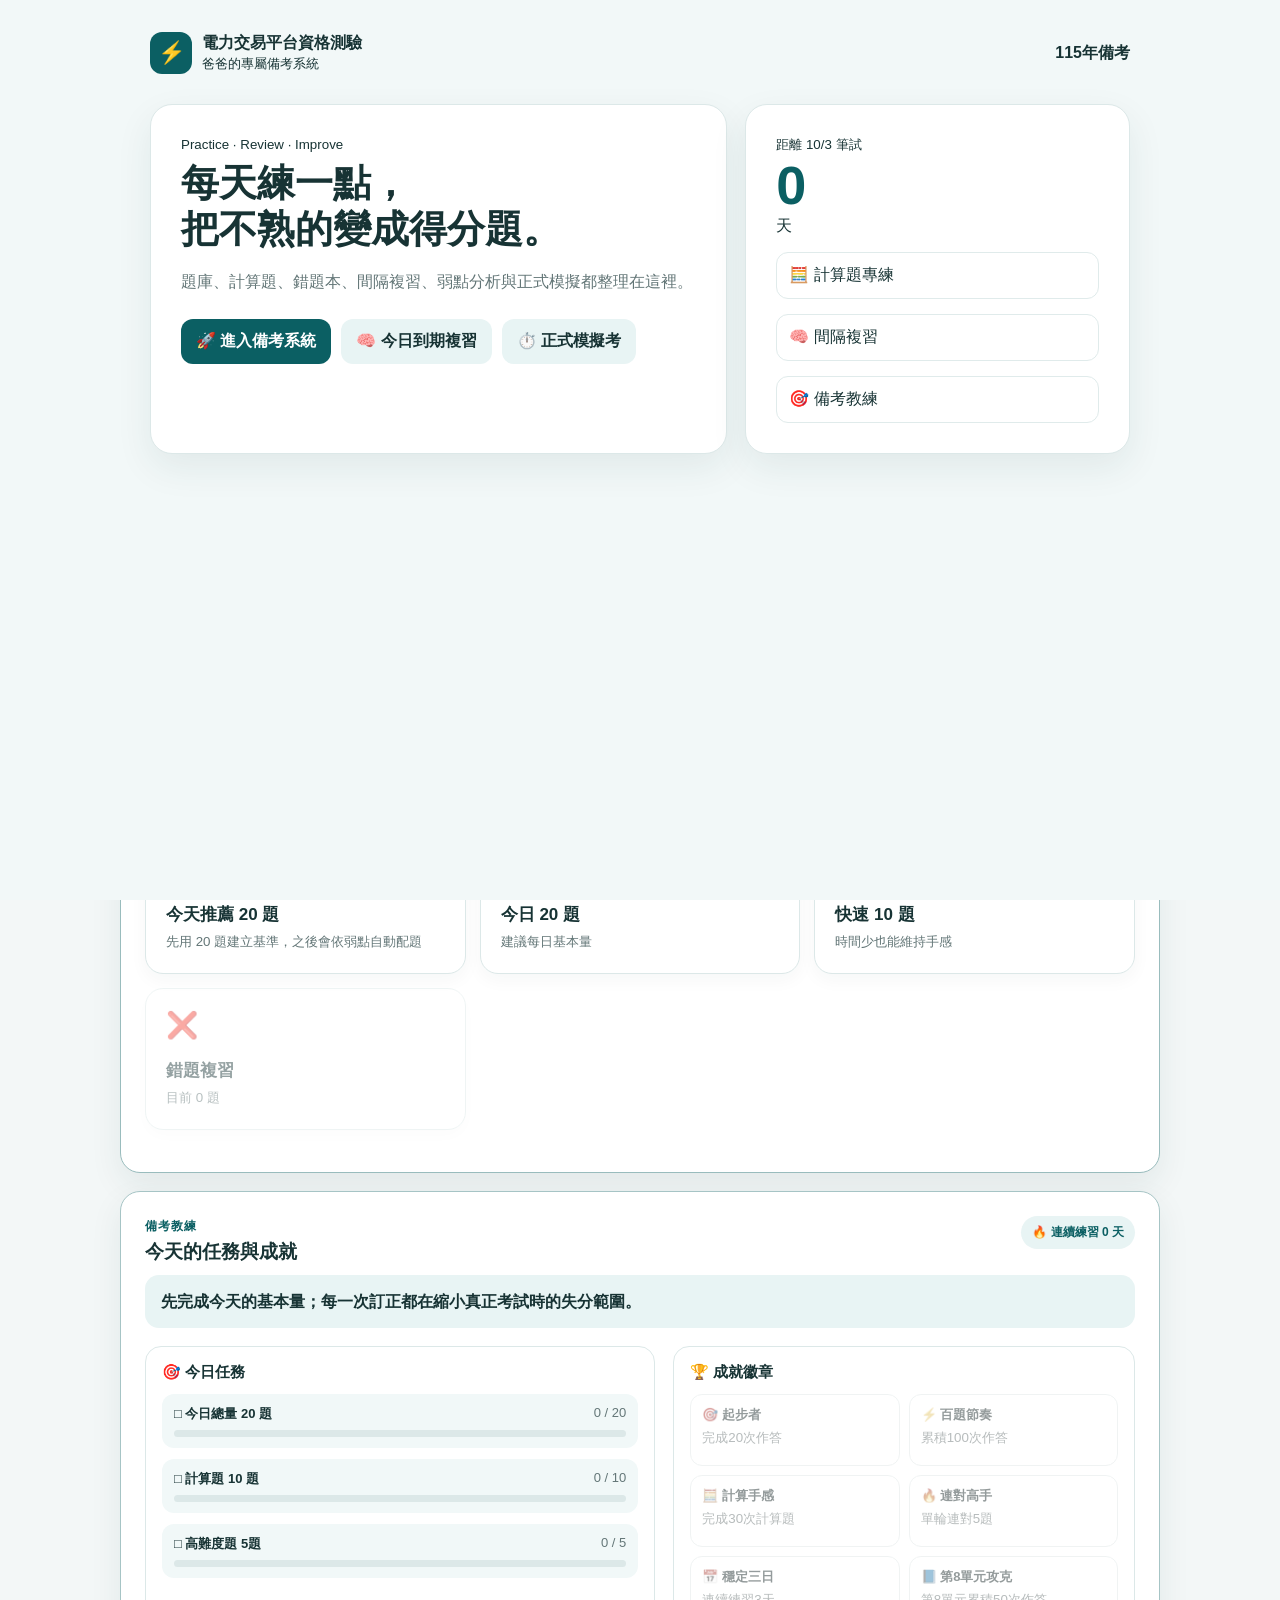
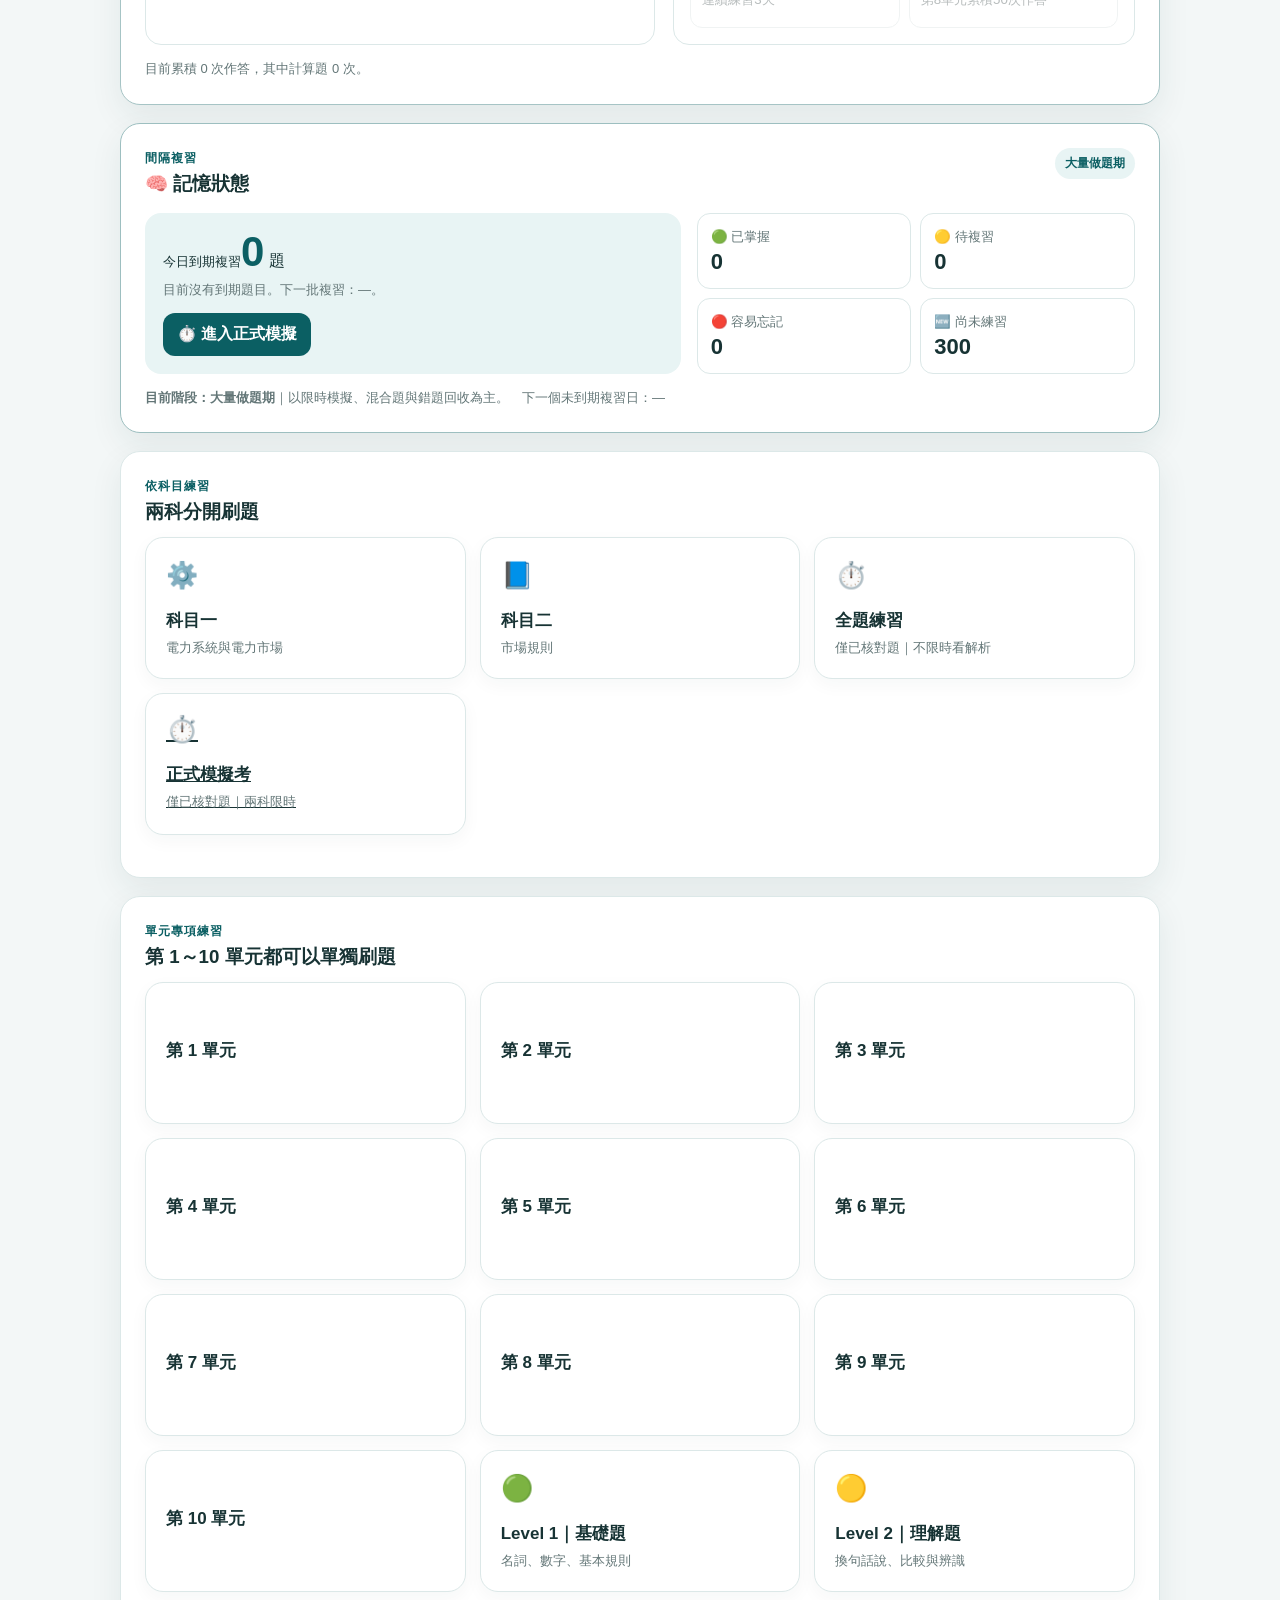
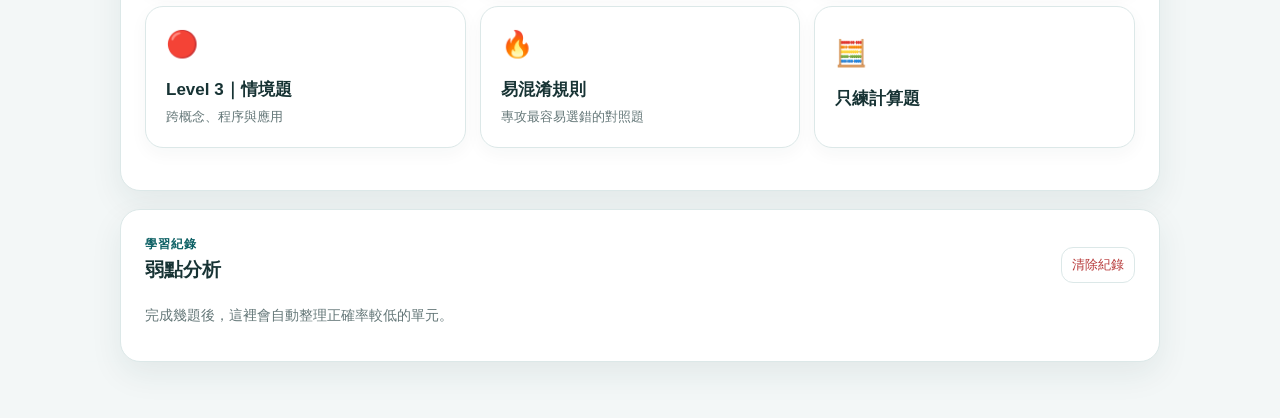
==== commit 69e36f99: "Load coach and spaced review modules" ====
--- a/index.html
+++ b/index.html
@@ -8,128 +8,18 @@
   <link rel="stylesheet" href="style.css">
 </head>
 <body>
-  <header class="topbar">
-    <div class="brand">
-      <div class="brand-mark">⚡</div>
-      <div>
-        <h1 id="appTitle">台電電力交易平台資格測驗｜刷題系統</h1>
-        <p>115年備考用｜非官方考古題</p>
-      </div>
-    </div>
-    <button id="themeBtn" class="ghost small" aria-label="切換深色模式">🌙</button>
-  </header>
-
+  <header class="topbar"><div class="brand"><div class="brand-mark">⚡</div><div><h1 id="appTitle">台電電力交易平台資格測驗｜刷題系統</h1><p>115年備考用｜非官方考古題</p></div></div><button id="themeBtn" class="ghost small">🌙</button></header>
   <main class="container">
     <section id="homeView" class="view active">
-      <div class="hero card exam-hero">
-        <div>
-          <span class="eyebrow">115年電力交易平台專業人員資格測驗</span>
-          <h2>爸爸的備考儀表板</h2>
-          <p id="dataStatus" class="muted">正在讀取題庫…</p>
-          <p class="hero-note">每次刷完題目，首頁會自動更新正確率、錯題與弱點。</p>
-        </div>
-        <div class="hero-kpi countdown-kpi">
-          <span id="daysUntilExam">--</span>
-          <small>距離 10/3 筆試</small>
-        </div>
-      </div>
-
-      <section class="exam-dashboard-grid" aria-label="備考進度">
-        <div class="exam-stat card"><span class="exam-stat-icon">✅</span><div class="exam-stat-label">今日練習</div><div class="exam-stat-value"><strong id="todayPractice">0</strong><small> 題</small></div><div id="todayPracticeHint" class="exam-stat-hint">今天先完成 20 題</div></div>
-        <div class="exam-stat card"><span class="exam-stat-icon">⚙️</span><div class="exam-stat-label">第一科正確率</div><div class="exam-stat-value"><strong id="subject1Accuracy">--</strong><small>%</small></div><div id="subject1Status" class="exam-stat-hint">尚未作答</div></div>
-        <div class="exam-stat card"><span class="exam-stat-icon">📘</span><div class="exam-stat-label">第二科正確率</div><div class="exam-stat-value"><strong id="subject2Accuracy">--</strong><small>%</small></div><div id="subject2Status" class="exam-stat-hint">尚未作答</div></div>
-        <div class="exam-stat card"><span class="exam-stat-icon">🎯</span><div class="exam-stat-label">最弱單元</div><div id="weakestUnit" class="exam-stat-value text-value">尚無資料</div><div id="weakestUnitHint" class="exam-stat-hint">作答後自動分析</div></div>
-        <div class="exam-stat card"><span class="exam-stat-icon">❌</span><div class="exam-stat-label">錯題數</div><div class="exam-stat-value"><strong id="wrongCountDashboard">0</strong><small> 題</small></div><div class="exam-stat-hint">答對後會移出錯題本</div></div>
-        <div class="exam-stat card"><span class="exam-stat-icon">📅</span><div class="exam-stat-label">距離考試</div><div class="exam-stat-value"><strong id="daysUntilExamCard">--</strong><small> 天</small></div><div class="exam-stat-hint">115/10/3（六）筆試</div></div>
-      </section>
-
-      <section class="card today-plan">
-        <div class="section-title">
-          <div><span class="eyebrow">今天就從這裡開始</span><h3 id="todayPlanTitle">今日建議：先做 20 題</h3></div>
-          <div class="question-count-chip">題庫 <span id="totalQuestions">0</span> 題</div>
-        </div>
-        <p id="todayPlanText" class="muted">完成後再看弱點，決定下一輪要練哪個單元。</p>
-        <div class="mode-grid quick-mode-grid">
-          <button class="mode-card featured-mode" data-mode="random20"><span class="mode-icon">📝</span><b>今日 20 題</b><small>建議每日基本量</small></button>
-          <button class="mode-card" data-mode="random10"><span class="mode-icon">🎯</span><b>快速 10 題</b><small>時間少也能維持手感</small></button>
-          <button class="mode-card" data-mode="wrong"><span class="mode-icon">❌</span><b>錯題複習</b><small id="wrongCountLabel">目前 0 題</small></button>
-        </div>
-      </section>
-
-      <section class="card dashboard">
-        <div class="section-title"><div><span class="eyebrow">依科目練習</span><h3>兩科分開刷題</h3></div></div>
-        <div class="mode-grid">
-          <button class="mode-card" data-mode="subject1"><span class="mode-icon">⚙️</span><b>科目一</b><small>電力系統與電力市場</small></button>
-          <button class="mode-card" data-mode="subject2"><span class="mode-icon">📘</span><b>科目二</b><small>市場規則</small></button>
-          <button class="mode-card" data-mode="all"><span class="mode-icon">⏱️</span><b>全題模擬</b><small>使用目前全部題庫</small></button>
-        </div>
-      </section>
-
-      <section class="card dashboard">
-        <div class="section-title"><div><span class="eyebrow">單元專項練習</span><h3>第 1～10 單元都可以單獨刷題</h3></div></div>
-        <div class="mode-grid">
-          <button class="mode-card" data-unit="01"><span class="mode-icon">1️⃣</span><b>第 1 單元</b><small>台灣電力系統概論</small></button>
-          <button class="mode-card" data-unit="02"><span class="mode-icon">2️⃣</span><b>第 2 單元</b><small>電力系統運轉與調度</small></button>
-          <button class="mode-card" data-unit="03"><span class="mode-icon">3️⃣</span><b>第 3 單元</b><small>電力交易市場概述</small></button>
-          <button class="mode-card" data-unit="04"><span class="mode-icon">4️⃣</span><b>第 4 單元</b><small>輔助服務概論</small></button>
-          <button class="mode-card" data-unit="05"><span class="mode-icon">5️⃣</span><b>第 5 單元</b><small>管理規範及作業程序總覽</small></button>
-          <button class="mode-card" data-unit="06"><span class="mode-icon">6️⃣</span><b>第 6 單元</b><small>日前輔助服務市場參與作法</small></button>
-          <button class="mode-card" data-unit="07"><span class="mode-icon">7️⃣</span><b>第 7 單元</b><small>交易商品項目規格</small></button>
-          <button class="mode-card" data-unit="08"><span class="mode-icon">8️⃣</span><b>第 8 單元</b><small>日前輔助服務市場運作</small></button>
-          <button class="mode-card" data-unit="09"><span class="mode-icon">9️⃣</span><b>第 9 單元</b><small>備用容量交易機制</small></button>
-          <button class="mode-card" data-unit="10"><span class="mode-icon">🔟</span><b>第 10 單元</b><small>電力交易市場推動與展望</small></button>
-          <button class="mode-card" data-mode="calc"><span class="mode-icon">🧮</span><b>只練計算題</b><small>公式、費用、執行率、結算</small></button>
-        </div>
-      </section>
-
-      <section class="card dashboard">
-        <div class="section-title"><div><span class="eyebrow">學習紀錄</span><h3>弱點分析</h3></div><button id="resetStatsBtn" class="ghost danger small">清除紀錄</button></div>
-        <div id="weaknessList" class="weakness-list"></div>
-      </section>
-
-      <section class="notice card"><b>使用提醒</b><p>本系統題目依官方資料與現行規則整理為模擬題，不代表正式考試題目。規則更新時，請同步更新題庫。</p></section>
+      <div class="hero card exam-hero"><div><span class="eyebrow">115年電力交易平台專業人員資格測驗</span><h2>爸爸的備考儀表板</h2><p id="dataStatus" class="muted">正在讀取題庫…</p><p class="hero-note">每次刷完題目，首頁會自動更新正確率、錯題與弱點。</p></div><div class="hero-kpi countdown-kpi"><span id="daysUntilExam">--</span><small>距離 10/3 筆試</small></div></div>
+      <section class="exam-dashboard-grid"><div class="exam-stat card"><span class="exam-stat-icon">✅</span><div class="exam-stat-label">今日練習</div><div class="exam-stat-value"><strong id="todayPractice">0</strong><small> 題</small></div><div id="todayPracticeHint" class="exam-stat-hint">今天先完成 20 題</div></div><div class="exam-stat card"><span class="exam-stat-icon">⚙️</span><div class="exam-stat-label">第一科正確率</div><div class="exam-stat-value"><strong id="subject1Accuracy">--</strong><small>%</small></div><div id="subject1Status" class="exam-stat-hint">尚未作答</div></div><div class="exam-stat card"><span class="exam-stat-icon">📘</span><div class="exam-stat-label">第二科正確率</div><div class="exam-stat-value"><strong id="subject2Accuracy">--</strong><small>%</small></div><div id="subject2Status" class="exam-stat-hint">尚未作答</div></div><div class="exam-stat card"><span class="exam-stat-icon">🎯</span><div class="exam-stat-label">最弱單元</div><div id="weakestUnit" class="exam-stat-value text-value">尚無資料</div><div id="weakestUnitHint" class="exam-stat-hint">作答後自動分析</div></div><div class="exam-stat card"><span class="exam-stat-icon">❌</span><div class="exam-stat-label">錯題數</div><div class="exam-stat-value"><strong id="wrongCountDashboard">0</strong><small> 題</small></div><div class="exam-stat-hint">答對後會移出錯題本</div></div><div class="exam-stat card"><span class="exam-stat-icon">📅</span><div class="exam-stat-label">距離考試</div><div class="exam-stat-value"><strong id="daysUntilExamCard">--</strong><small> 天</small></div><div class="exam-stat-hint">115/10/3（六）筆試</div></div></section>
+      <section class="card today-plan"><div class="section-title"><div><span class="eyebrow">今天就從這裡開始</span><h3 id="todayPlanTitle">今日建議：先做 20 題</h3></div><div class="question-count-chip">題庫 <span id="totalQuestions">0</span> 題</div></div><p id="todayPlanText" class="muted">完成後再看弱點，決定下一輪要練哪個單元。</p><div class="mode-grid quick-mode-grid"><button class="mode-card featured-mode" data-mode="random20"><span class="mode-icon">📝</span><b>今日 20 題</b><small>建議每日基本量</small></button><button class="mode-card" data-mode="random10"><span class="mode-icon">🎯</span><b>快速 10 題</b><small>時間少也能維持手感</small></button><button class="mode-card" data-mode="wrong"><span class="mode-icon">❌</span><b>錯題複習</b><small id="wrongCountLabel">目前 0 題</small></button></div></section>
+      <section class="card dashboard"><div class="section-title"><div><span class="eyebrow">依科目練習</span><h3>兩科分開刷題</h3></div></div><div class="mode-grid"><button class="mode-card" data-mode="subject1"><span class="mode-icon">⚙️</span><b>科目一</b><small>電力系統與電力市場</small></button><button class="mode-card" data-mode="subject2"><span class="mode-icon">📘</span><b>科目二</b><small>市場規則</small></button><button class="mode-card" data-mode="all"><span class="mode-icon">⏱️</span><b>全題模擬</b><small>使用目前全部題庫</small></button></div></section>
+      <section class="card dashboard"><div class="section-title"><div><span class="eyebrow">單元專項練習</span><h3>第 1～10 單元都可以單獨刷題</h3></div></div><div class="mode-grid"><button class="mode-card" data-unit="01"><b>第 1 單元</b></button><button class="mode-card" data-unit="02"><b>第 2 單元</b></button><button class="mode-card" data-unit="03"><b>第 3 單元</b></button><button class="mode-card" data-unit="04"><b>第 4 單元</b></button><button class="mode-card" data-unit="05"><b>第 5 單元</b></button><button class="mode-card" data-unit="06"><b>第 6 單元</b></button><button class="mode-card" data-unit="07"><b>第 7 單元</b></button><button class="mode-card" data-unit="08"><b>第 8 單元</b></button><button class="mode-card" data-unit="09"><b>第 9 單元</b></button><button class="mode-card" data-unit="10"><b>第 10 單元</b></button><button class="mode-card" data-mode="calc"><span class="mode-icon">🧮</span><b>只練計算題</b></button></div></section>
+      <section class="card dashboard"><div class="section-title"><div><span class="eyebrow">學習紀錄</span><h3>弱點分析</h3></div><button id="resetStatsBtn" class="ghost danger small">清除紀錄</button></div><div id="weaknessList" class="weakness-list"></div></section>
     </section>
-
-    <section id="quizView" class="view">
-      <div class="quiz-head"><button id="quitBtn" class="ghost small">← 返回</button><div class="progress-wrap"><div class="progress-meta"><span id="questionProgress">1 / 10</span><span id="quizScore">答對 0</span></div><div class="progress"><div id="progressBar"></div></div></div></div>
-      <article class="question-card card">
-        <div class="question-meta"><span id="questionSubject" class="pill"></span><span id="questionTopic" class="pill subtle"></span><span id="questionLevel" class="pill subtle"></span></div>
-        <h2 id="questionText"></h2><div id="options" class="options"></div>
-        <div id="feedback" class="feedback hidden"><div id="feedbackTitle" class="feedback-title"></div><p id="explanation"></p><div id="sourceBox" class="source-box"></div></div>
-        <button id="nextBtn" class="primary hidden">下一題 →</button>
-      </article>
-    </section>
-
-    <section id="resultView" class="view">
-      <section class="result-card card"><div id="resultEmoji" class="result-emoji">🎉</div><span class="eyebrow">本次作答完成</span><h2 id="resultTitle">完成！</h2><div class="score-big"><span id="resultScore">0</span><small>%</small></div><p id="resultSummary" class="muted"></p><div id="subjectScores" class="subject-scores"></div><div class="result-actions"><button id="retryBtn" class="primary">再練一次</button><button id="homeBtn" class="ghost">回首頁</button></div></section>
-    </section>
+    <section id="quizView" class="view"><div class="quiz-head"><button id="quitBtn" class="ghost small">← 返回</button><div class="progress-wrap"><div class="progress-meta"><span id="questionProgress">1 / 10</span><span id="quizScore">答對 0</span></div><div class="progress"><div id="progressBar"></div></div></div></div><article class="question-card card"><div class="question-meta"><span id="questionSubject" class="pill"></span><span id="questionTopic" class="pill subtle"></span><span id="questionLevel" class="pill subtle"></span></div><h2 id="questionText"></h2><div id="options" class="options"></div><div id="feedback" class="feedback hidden"><div id="feedbackTitle" class="feedback-title"></div><p id="explanation"></p><div id="sourceBox" class="source-box"></div></div><button id="nextBtn" class="primary hidden">下一題 →</button></article></section>
+    <section id="resultView" class="view"><section class="result-card card"><div id="resultEmoji" class="result-emoji">🎉</div><h2 id="resultTitle">完成！</h2><div class="score-big"><span id="resultScore">0</span><small>%</small></div><p id="resultSummary" class="muted"></p><div id="subjectScores" class="subject-scores"></div><div class="result-actions"><button id="retryBtn" class="primary">再練一次</button><button id="homeBtn" class="ghost">回首頁</button></div></section></section>
   </main>
-
-  <footer><span>資料來源以題庫中標示之台電官方資料為準</span><span>｜</span><span>作答紀錄只儲存在此裝置瀏覽器</span></footer>
-
-  <script src="config.js"></script>
-  <script src="questions.js"></script>
-  <script src="questions_extra.js"></script>
-  <script src="questions_unit1_dad.js"></script>
-  <script src="questions_unit2_dad.js"></script>
-  <script src="questions_unit3_dad.js"></script>
-  <script src="questions_unit4_dad.js"></script>
-  <script src="questions_unit5_dad.js"></script>
-  <script src="questions_unit6_dad.js"></script>
-  <script src="questions_unit7_dad.js"></script>
-  <script src="questions_unit8_dad.js"></script>
-  <script src="questions_unit9_dad.js"></script>
-  <script src="questions_unit10_dad.js"></script>
-  <script src="questions_unit4_advanced_v2.js"></script>
-  <script src="questions_unit6_advanced_v2.js"></script>
-  <script src="questions_unit7_advanced_v2a.js"></script>
-  <script src="questions_unit7_advanced_v2b.js"></script>
-  <script src="questions_unit7_advanced_v2c.js"></script>
-  <script src="questions_unit8_advanced_v2a.js"></script>
-  <script src="questions_unit8_advanced_v2b.js"></script>
-  <script src="questions_unit8_advanced_v2c.js"></script>
-  <script src="unit_filter.js"></script>
-  <script src="adaptive.js"></script>
-  <script src="app.js"></script>
-</body>
-</html>
+  <script src="config.js"></script><script src="questions.js"></script><script src="questions_extra.js"></script><script src="questions_unit1_dad.js"></script><script src="questions_unit2_dad.js"></script><script src="questions_unit3_dad.js"></script><script src="questions_unit4_dad.js"></script><script src="questions_unit5_dad.js"></script><script src="questions_unit6_dad.js"></script><script src="questions_unit7_dad.js"></script><script src="questions_unit8_dad.js"></script><script src="questions_unit9_dad.js"></script><script src="questions_unit10_dad.js"></script><script src="questions_unit4_advanced_v2.js"></script><script src="questions_unit6_advanced_v2.js"></script><script src="questions_unit7_advanced_v2a.js"></script><script src="questions_unit7_advanced_v2b.js"></script><script src="questions_unit7_advanced_v2c.js"></script><script src="questions_unit8_advanced_v2a.js"></script><script src="questions_unit8_advanced_v2b.js"></script><script src="questions_unit8_advanced_v2c.js"></script><script src="unit_filter.js"></script><script src="adaptive.js"></script><script src="app.js"></script><script src="coach.js"></script><script src="spaced_review.js"></script>
+</body></html>
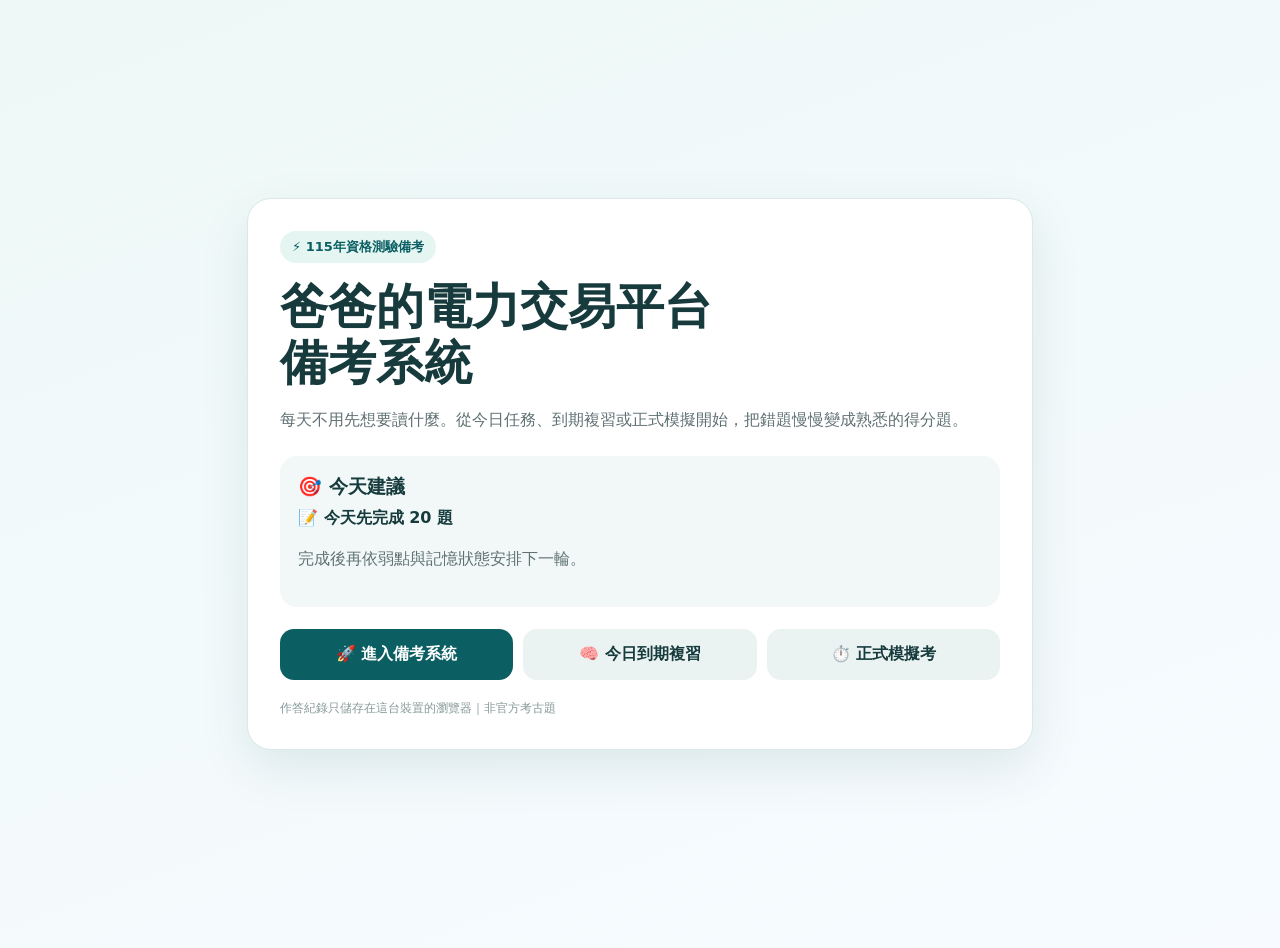
==== commit 5e9358ad: "Route main URL through new landing page" ====
--- a/index.html
+++ b/index.html
@@ -1,25 +1 @@
-<!doctype html>
-<html lang="zh-Hant">
-<head>
-  <meta charset="utf-8">
-  <meta name="viewport" content="width=device-width, initial-scale=1, viewport-fit=cover">
-  <meta name="theme-color" content="#0b5f63">
-  <title>台電電力交易平台資格測驗｜刷題系統</title>
-  <link rel="stylesheet" href="style.css">
-</head>
-<body>
-  <header class="topbar"><div class="brand"><div class="brand-mark">⚡</div><div><h1 id="appTitle">台電電力交易平台資格測驗｜刷題系統</h1><p>115年備考用｜非官方考古題</p></div></div><button id="themeBtn" class="ghost small">🌙</button></header>
-  <main class="container">
-    <section id="homeView" class="view active">
-      <div class="hero card exam-hero"><div><span class="eyebrow">115年電力交易平台專業人員資格測驗</span><h2>爸爸的備考儀表板</h2><p id="dataStatus" class="muted">正在讀取題庫…</p><p class="hero-note">每次刷完題目，首頁會自動更新正確率、錯題與弱點。</p></div><div class="hero-kpi countdown-kpi"><span id="daysUntilExam">--</span><small>距離 10/3 筆試</small></div></div>
-      <section class="exam-dashboard-grid"><div class="exam-stat card"><span class="exam-stat-icon">✅</span><div class="exam-stat-label">今日練習</div><div class="exam-stat-value"><strong id="todayPractice">0</strong><small> 題</small></div><div id="todayPracticeHint" class="exam-stat-hint">今天先完成 20 題</div></div><div class="exam-stat card"><span class="exam-stat-icon">⚙️</span><div class="exam-stat-label">第一科正確率</div><div class="exam-stat-value"><strong id="subject1Accuracy">--</strong><small>%</small></div><div id="subject1Status" class="exam-stat-hint">尚未作答</div></div><div class="exam-stat card"><span class="exam-stat-icon">📘</span><div class="exam-stat-label">第二科正確率</div><div class="exam-stat-value"><strong id="subject2Accuracy">--</strong><small>%</small></div><div id="subject2Status" class="exam-stat-hint">尚未作答</div></div><div class="exam-stat card"><span class="exam-stat-icon">🎯</span><div class="exam-stat-label">最弱單元</div><div id="weakestUnit" class="exam-stat-value text-value">尚無資料</div><div id="weakestUnitHint" class="exam-stat-hint">作答後自動分析</div></div><div class="exam-stat card"><span class="exam-stat-icon">❌</span><div class="exam-stat-label">錯題數</div><div class="exam-stat-value"><strong id="wrongCountDashboard">0</strong><small> 題</small></div><div class="exam-stat-hint">答對後會移出錯題本</div></div><div class="exam-stat card"><span class="exam-stat-icon">📅</span><div class="exam-stat-label">距離考試</div><div class="exam-stat-value"><strong id="daysUntilExamCard">--</strong><small> 天</small></div><div class="exam-stat-hint">115/10/3（六）筆試</div></div></section>
-      <section class="card today-plan"><div class="section-title"><div><span class="eyebrow">今天就從這裡開始</span><h3 id="todayPlanTitle">今日建議：先做 20 題</h3></div><div class="question-count-chip">題庫 <span id="totalQuestions">0</span> 題</div></div><p id="todayPlanText" class="muted">完成後再看弱點，決定下一輪要練哪個單元。</p><div class="mode-grid quick-mode-grid"><button class="mode-card featured-mode" data-mode="random20"><span class="mode-icon">📝</span><b>今日 20 題</b><small>建議每日基本量</small></button><button class="mode-card" data-mode="random10"><span class="mode-icon">🎯</span><b>快速 10 題</b><small>時間少也能維持手感</small></button><button class="mode-card" data-mode="wrong"><span class="mode-icon">❌</span><b>錯題複習</b><small id="wrongCountLabel">目前 0 題</small></button></div></section>
-      <section class="card dashboard"><div class="section-title"><div><span class="eyebrow">依科目練習</span><h3>兩科分開刷題</h3></div></div><div class="mode-grid"><button class="mode-card" data-mode="subject1"><span class="mode-icon">⚙️</span><b>科目一</b><small>電力系統與電力市場</small></button><button class="mode-card" data-mode="subject2"><span class="mode-icon">📘</span><b>科目二</b><small>市場規則</small></button><button class="mode-card" data-mode="all"><span class="mode-icon">⏱️</span><b>全題模擬</b><small>使用目前全部題庫</small></button></div></section>
-      <section class="card dashboard"><div class="section-title"><div><span class="eyebrow">單元專項練習</span><h3>第 1～10 單元都可以單獨刷題</h3></div></div><div class="mode-grid"><button class="mode-card" data-unit="01"><b>第 1 單元</b></button><button class="mode-card" data-unit="02"><b>第 2 單元</b></button><button class="mode-card" data-unit="03"><b>第 3 單元</b></button><button class="mode-card" data-unit="04"><b>第 4 單元</b></button><button class="mode-card" data-unit="05"><b>第 5 單元</b></button><button class="mode-card" data-unit="06"><b>第 6 單元</b></button><button class="mode-card" data-unit="07"><b>第 7 單元</b></button><button class="mode-card" data-unit="08"><b>第 8 單元</b></button><button class="mode-card" data-unit="09"><b>第 9 單元</b></button><button class="mode-card" data-unit="10"><b>第 10 單元</b></button><button class="mode-card" data-mode="calc"><span class="mode-icon">🧮</span><b>只練計算題</b></button></div></section>
-      <section class="card dashboard"><div class="section-title"><div><span class="eyebrow">學習紀錄</span><h3>弱點分析</h3></div><button id="resetStatsBtn" class="ghost danger small">清除紀錄</button></div><div id="weaknessList" class="weakness-list"></div></section>
-    </section>
-    <section id="quizView" class="view"><div class="quiz-head"><button id="quitBtn" class="ghost small">← 返回</button><div class="progress-wrap"><div class="progress-meta"><span id="questionProgress">1 / 10</span><span id="quizScore">答對 0</span></div><div class="progress"><div id="progressBar"></div></div></div></div><article class="question-card card"><div class="question-meta"><span id="questionSubject" class="pill"></span><span id="questionTopic" class="pill subtle"></span><span id="questionLevel" class="pill subtle"></span></div><h2 id="questionText"></h2><div id="options" class="options"></div><div id="feedback" class="feedback hidden"><div id="feedbackTitle" class="feedback-title"></div><p id="explanation"></p><div id="sourceBox" class="source-box"></div></div><button id="nextBtn" class="primary hidden">下一題 →</button></article></section>
-    <section id="resultView" class="view"><section class="result-card card"><div id="resultEmoji" class="result-emoji">🎉</div><h2 id="resultTitle">完成！</h2><div class="score-big"><span id="resultScore">0</span><small>%</small></div><p id="resultSummary" class="muted"></p><div id="subjectScores" class="subject-scores"></div><div class="result-actions"><button id="retryBtn" class="primary">再練一次</button><button id="homeBtn" class="ghost">回首頁</button></div></section></section>
-  </main>
-  <script src="config.js"></script><script src="questions.js"></script><script src="questions_extra.js"></script><script src="questions_unit1_dad.js"></script><script src="questions_unit2_dad.js"></script><script src="questions_unit3_dad.js"></script><script src="questions_unit4_dad.js"></script><script src="questions_unit5_dad.js"></script><script src="questions_unit6_dad.js"></script><script src="questions_unit7_dad.js"></script><script src="questions_unit8_dad.js"></script><script src="questions_unit9_dad.js"></script><script src="questions_unit10_dad.js"></script><script src="questions_unit4_advanced_v2.js"></script><script src="questions_unit6_advanced_v2.js"></script><script src="questions_unit7_advanced_v2a.js"></script><script src="questions_unit7_advanced_v2b.js"></script><script src="questions_unit7_advanced_v2c.js"></script><script src="questions_unit8_advanced_v2a.js"></script><script src="questions_unit8_advanced_v2b.js"></script><script src="questions_unit8_advanced_v2c.js"></script><script src="unit_filter.js"></script><script src="adaptive.js"></script><script src="app.js"></script><script src="coach.js"></script><script src="spaced_review.js"></script>
-</body></html>+<!doctype html><html lang="zh-Hant"><head><meta charset="utf-8"><meta name="viewport" content="width=device-width,initial-scale=1"><title>台電備考系統</title><script>if(new URLSearchParams(location.search).get('study')!=='1'){location.replace('home.html')}</script><link rel="stylesheet" href="style.css"></head><body><header class="topbar"><div class="brand"><div class="brand-mark">⚡</div><div><h1 id="appTitle">台電電力交易平台資格測驗｜刷題系統</h1><p>115年備考用｜非官方考古題</p></div></div><div style="display:flex;gap:8px"><a href="home.html" class="ghost small" style="text-decoration:none">⌂ 首頁</a><button id="themeBtn" class="ghost small">🌙</button></div></header><main class="container"><section id="homeView" class="view active"><div class="hero card exam-hero"><div><span class="eyebrow">115年電力交易平台專業人員資格測驗</span><h2>爸爸的備考儀表板</h2><p id="dataStatus" class="muted">正在讀取題庫…</p></div><div class="hero-kpi countdown-kpi"><span id="daysUntilExam">--</span><small>距離 10/3 筆試</small></div></div><section class="exam-dashboard-grid"><div class="exam-stat card"><div class="exam-stat-label">今日練習</div><div class="exam-stat-value"><strong id="todayPractice">0</strong><small> 題</small></div><div id="todayPracticeHint" class="exam-stat-hint">今天先完成 20 題</div></div><div class="exam-stat card"><div class="exam-stat-label">第一科正確率</div><div class="exam-stat-value"><strong id="subject1Accuracy">--</strong><small>%</small></div><div id="subject1Status" class="exam-stat-hint">尚未作答</div></div><div class="exam-stat card"><div class="exam-stat-label">第二科正確率</div><div class="exam-stat-value"><strong id="subject2Accuracy">--</strong><small>%</small></div><div id="subject2Status" class="exam-stat-hint">尚未作答</div></div><div class="exam-stat card"><div class="exam-stat-label">最弱單元</div><div id="weakestUnit" class="exam-stat-value text-value">尚無資料</div><div id="weakestUnitHint" class="exam-stat-hint">作答後自動分析</div></div><div class="exam-stat card"><div class="exam-stat-label">錯題數</div><div class="exam-stat-value"><strong id="wrongCountDashboard">0</strong><small> 題</small></div></div><div class="exam-stat card"><div class="exam-stat-label">距離考試</div><div class="exam-stat-value"><strong id="daysUntilExamCard">--</strong><small> 天</small></div></div></section><section class="card today-plan"><div class="section-title"><div><span class="eyebrow">今天就從這裡開始</span><h3 id="todayPlanTitle">今日建議：先做 20 題</h3></div><div class="question-count-chip">題庫 <span id="totalQuestions">0</span> 題</div></div><p id="todayPlanText" class="muted">完成後再看弱點，決定下一輪要練哪個單元。</p><div class="mode-grid"><button class="mode-card" data-mode="random20"><b>📝 今日 20 題</b></button><button class="mode-card" data-mode="random10"><b>🎯 快速 10 題</b></button><button class="mode-card" data-mode="wrong"><b>❌ 錯題複習</b><small id="wrongCountLabel">目前 0 題</small></button></div></section><section class="card dashboard"><h3>依科目練習</h3><div class="mode-grid"><button class="mode-card" data-mode="subject1"><b>⚙️ 科目一</b></button><button class="mode-card" data-mode="subject2"><b>📘 科目二</b></button><button class="mode-card" data-mode="all"><b>⏱️ 全題模擬</b></button></div></section><section class="card dashboard"><h3>第 1～10 單元專項練習</h3><div class="mode-grid"><button class="mode-card" data-unit="01"><b>第 1 單元</b></button><button class="mode-card" data-unit="02"><b>第 2 單元</b></button><button class="mode-card" data-unit="03"><b>第 3 單元</b></button><button class="mode-card" data-unit="04"><b>第 4 單元</b></button><button class="mode-card" data-unit="05"><b>第 5 單元</b></button><button class="mode-card" data-unit="06"><b>第 6 單元</b></button><button class="mode-card" data-unit="07"><b>第 7 單元</b></button><button class="mode-card" data-unit="08"><b>第 8 單元</b></button><button class="mode-card" data-unit="09"><b>第 9 單元</b></button><button class="mode-card" data-unit="10"><b>第 10 單元</b></button><button class="mode-card" data-mode="calc"><b>🧮 只練計算題</b></button></div></section><section class="card dashboard"><div class="section-title"><h3>弱點分析</h3><button id="resetStatsBtn" class="ghost danger small">清除紀錄</button></div><div id="weaknessList" class="weakness-list"></div></section></section><section id="quizView" class="view"><div class="quiz-head"><button id="quitBtn" class="ghost small">← 返回</button><div class="progress-wrap"><div class="progress-meta"><span id="questionProgress">1 / 10</span><span id="quizScore">答對 0</span></div><div class="progress"><div id="progressBar"></div></div></div></div><article class="question-card card"><div class="question-meta"><span id="questionSubject" class="pill"></span><span id="questionTopic" class="pill subtle"></span><span id="questionLevel" class="pill subtle"></span></div><h2 id="questionText"></h2><div id="options" class="options"></div><div id="feedback" class="feedback hidden"><div id="feedbackTitle" class="feedback-title"></div><p id="explanation"></p><div id="sourceBox" class="source-box"></div></div><button id="nextBtn" class="primary hidden">下一題 →</button></article></section><section id="resultView" class="view"><section class="result-card card"><div id="resultEmoji" class="result-emoji">🎉</div><h2 id="resultTitle">完成！</h2><div class="score-big"><span id="resultScore">0</span><small>%</small></div><p id="resultSummary" class="muted"></p><div id="subjectScores" class="subject-scores"></div><div class="result-actions"><button id="retryBtn" class="primary">再練一次</button><button id="homeBtn" class="ghost">回首頁</button></div></section></section></main><script src="config.js"></script><script src="questions.js"></script><script src="questions_extra.js"></script><script src="questions_unit1_dad.js"></script><script src="questions_unit2_dad.js"></script><script src="questions_unit3_dad.js"></script><script src="questions_unit4_dad.js"></script><script src="questions_unit5_dad.js"></script><script src="questions_unit6_dad.js"></script><script src="questions_unit7_dad.js"></script><script src="questions_unit8_dad.js"></script><script src="questions_unit9_dad.js"></script><script src="questions_unit10_dad.js"></script><script src="questions_unit4_advanced_v2.js"></script><script src="questions_unit6_advanced_v2.js"></script><script src="questions_unit7_advanced_v2a.js"></script><script src="questions_unit7_advanced_v2b.js"></script><script src="questions_unit7_advanced_v2c.js"></script><script src="questions_unit8_advanced_v2a.js"></script><script src="questions_unit8_advanced_v2b.js"></script><script src="questions_unit8_advanced_v2c.js"></script><script src="unit_filter.js"></script><script src="adaptive.js"></script><script src="app.js"></script><script src="coach.js"></script><script src="spaced_review.js"></script></body></html>
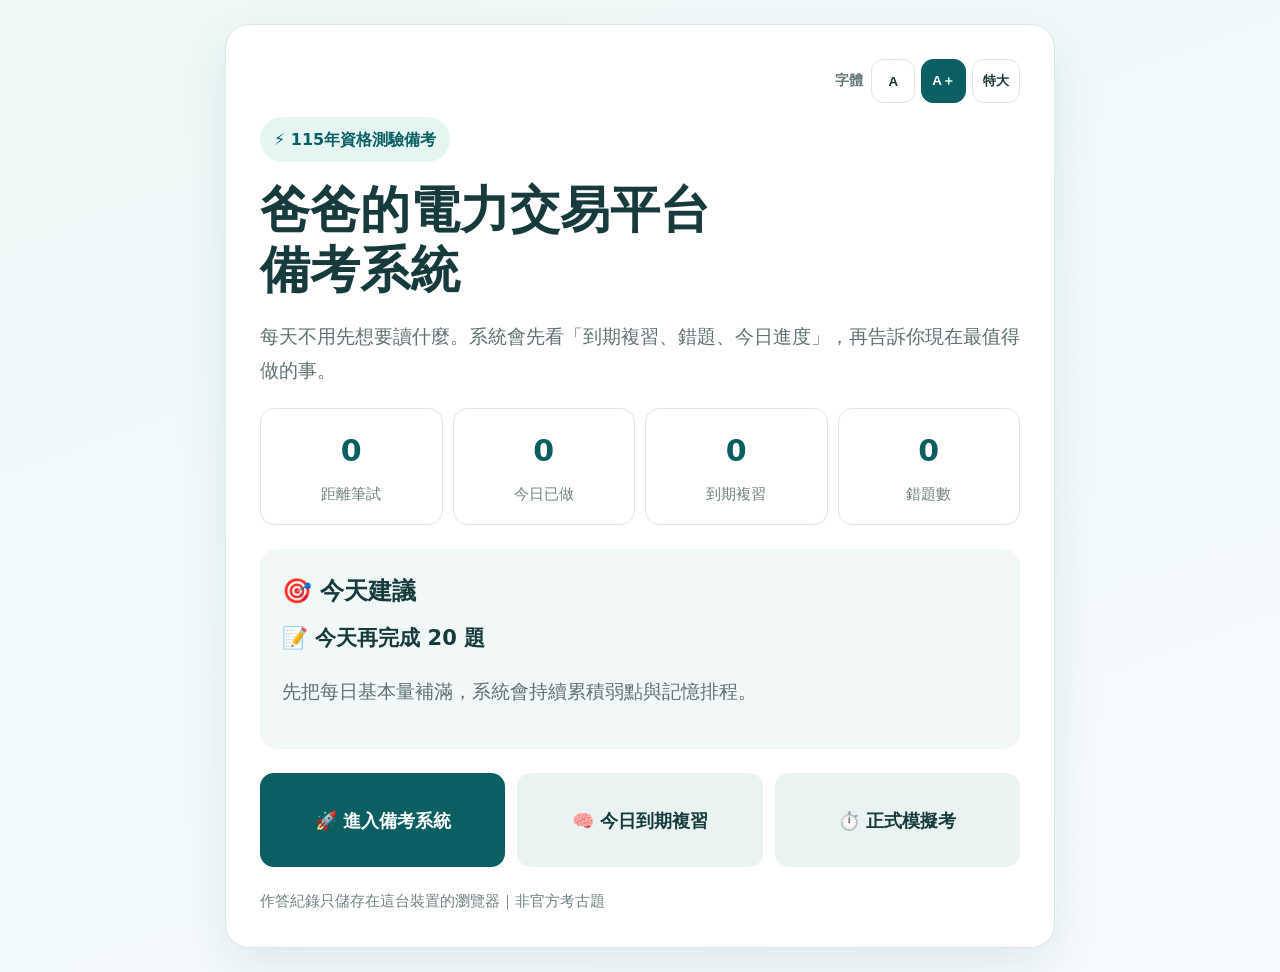
==== commit 7c92a9f9: "Add font size controls to study page" ====
--- a/index.html
+++ b/index.html
@@ -1 +1 @@
-<!doctype html><html lang="zh-Hant"><head><meta charset="utf-8"><meta name="viewport" content="width=device-width,initial-scale=1"><title>台電備考系統</title><script>if(new URLSearchParams(location.search).get('study')!=='1'){location.replace('home.html')}</script><link rel="stylesheet" href="style.css"></head><body><header class="topbar"><div class="brand"><div class="brand-mark">⚡</div><div><h1 id="appTitle">台電電力交易平台資格測驗｜刷題系統</h1><p>115年備考用｜非官方考古題</p></div></div><div style="display:flex;gap:8px"><a href="home.html" class="ghost small" style="text-decoration:none">⌂ 首頁</a><button id="themeBtn" class="ghost small">🌙</button></div></header><main class="container"><section id="homeView" class="view active"><div class="hero card exam-hero"><div><span class="eyebrow">115年電力交易平台專業人員資格測驗</span><h2>爸爸的備考儀表板</h2><p id="dataStatus" class="muted">正在讀取題庫…</p></div><div class="hero-kpi countdown-kpi"><span id="daysUntilExam">--</span><small>距離 10/3 筆試</small></div></div><section class="exam-dashboard-grid"><div class="exam-stat card"><div class="exam-stat-label">今日練習</div><div class="exam-stat-value"><strong id="todayPractice">0</strong><small> 題</small></div><div id="todayPracticeHint" class="exam-stat-hint">今天先完成 20 題</div></div><div class="exam-stat card"><div class="exam-stat-label">第一科正確率</div><div class="exam-stat-value"><strong id="subject1Accuracy">--</strong><small>%</small></div><div id="subject1Status" class="exam-stat-hint">尚未作答</div></div><div class="exam-stat card"><div class="exam-stat-label">第二科正確率</div><div class="exam-stat-value"><strong id="subject2Accuracy">--</strong><small>%</small></div><div id="subject2Status" class="exam-stat-hint">尚未作答</div></div><div class="exam-stat card"><div class="exam-stat-label">最弱單元</div><div id="weakestUnit" class="exam-stat-value text-value">尚無資料</div><div id="weakestUnitHint" class="exam-stat-hint">作答後自動分析</div></div><div class="exam-stat card"><div class="exam-stat-label">錯題數</div><div class="exam-stat-value"><strong id="wrongCountDashboard">0</strong><small> 題</small></div></div><div class="exam-stat card"><div class="exam-stat-label">距離考試</div><div class="exam-stat-value"><strong id="daysUntilExamCard">--</strong><small> 天</small></div></div></section><section class="card today-plan"><div class="section-title"><div><span class="eyebrow">今天就從這裡開始</span><h3 id="todayPlanTitle">今日建議：先做 20 題</h3></div><div class="question-count-chip">題庫 <span id="totalQuestions">0</span> 題</div></div><p id="todayPlanText" class="muted">完成後再看弱點，決定下一輪要練哪個單元。</p><div class="mode-grid"><button class="mode-card" data-mode="random20"><b>📝 今日 20 題</b></button><button class="mode-card" data-mode="random10"><b>🎯 快速 10 題</b></button><button class="mode-card" data-mode="wrong"><b>❌ 錯題複習</b><small id="wrongCountLabel">目前 0 題</small></button></div></section><section class="card dashboard"><h3>依科目練習</h3><div class="mode-grid"><button class="mode-card" data-mode="subject1"><b>⚙️ 科目一</b></button><button class="mode-card" data-mode="subject2"><b>📘 科目二</b></button><button class="mode-card" data-mode="all"><b>⏱️ 全題模擬</b></button></div></section><section class="card dashboard"><h3>第 1～10 單元專項練習</h3><div class="mode-grid"><button class="mode-card" data-unit="01"><b>第 1 單元</b></button><button class="mode-card" data-unit="02"><b>第 2 單元</b></button><button class="mode-card" data-unit="03"><b>第 3 單元</b></button><button class="mode-card" data-unit="04"><b>第 4 單元</b></button><button class="mode-card" data-unit="05"><b>第 5 單元</b></button><button class="mode-card" data-unit="06"><b>第 6 單元</b></button><button class="mode-card" data-unit="07"><b>第 7 單元</b></button><button class="mode-card" data-unit="08"><b>第 8 單元</b></button><button class="mode-card" data-unit="09"><b>第 9 單元</b></button><button class="mode-card" data-unit="10"><b>第 10 單元</b></button><button class="mode-card" data-mode="calc"><b>🧮 只練計算題</b></button></div></section><section class="card dashboard"><div class="section-title"><h3>弱點分析</h3><button id="resetStatsBtn" class="ghost danger small">清除紀錄</button></div><div id="weaknessList" class="weakness-list"></div></section></section><section id="quizView" class="view"><div class="quiz-head"><button id="quitBtn" class="ghost small">← 返回</button><div class="progress-wrap"><div class="progress-meta"><span id="questionProgress">1 / 10</span><span id="quizScore">答對 0</span></div><div class="progress"><div id="progressBar"></div></div></div></div><article class="question-card card"><div class="question-meta"><span id="questionSubject" class="pill"></span><span id="questionTopic" class="pill subtle"></span><span id="questionLevel" class="pill subtle"></span></div><h2 id="questionText"></h2><div id="options" class="options"></div><div id="feedback" class="feedback hidden"><div id="feedbackTitle" class="feedback-title"></div><p id="explanation"></p><div id="sourceBox" class="source-box"></div></div><button id="nextBtn" class="primary hidden">下一題 →</button></article></section><section id="resultView" class="view"><section class="result-card card"><div id="resultEmoji" class="result-emoji">🎉</div><h2 id="resultTitle">完成！</h2><div class="score-big"><span id="resultScore">0</span><small>%</small></div><p id="resultSummary" class="muted"></p><div id="subjectScores" class="subject-scores"></div><div class="result-actions"><button id="retryBtn" class="primary">再練一次</button><button id="homeBtn" class="ghost">回首頁</button></div></section></section></main><script src="config.js"></script><script src="questions.js"></script><script src="questions_extra.js"></script><script src="questions_unit1_dad.js"></script><script src="questions_unit2_dad.js"></script><script src="questions_unit3_dad.js"></script><script src="questions_unit4_dad.js"></script><script src="questions_unit5_dad.js"></script><script src="questions_unit6_dad.js"></script><script src="questions_unit7_dad.js"></script><script src="questions_unit8_dad.js"></script><script src="questions_unit9_dad.js"></script><script src="questions_unit10_dad.js"></script><script src="questions_unit4_advanced_v2.js"></script><script src="questions_unit6_advanced_v2.js"></script><script src="questions_unit7_advanced_v2a.js"></script><script src="questions_unit7_advanced_v2b.js"></script><script src="questions_unit7_advanced_v2c.js"></script><script src="questions_unit8_advanced_v2a.js"></script><script src="questions_unit8_advanced_v2b.js"></script><script src="questions_unit8_advanced_v2c.js"></script><script src="unit_filter.js"></script><script src="adaptive.js"></script><script src="app.js"></script><script src="coach.js"></script><script src="spaced_review.js"></script></body></html>+<!doctype html><html lang="zh-Hant"><head><meta charset="utf-8"><meta name="viewport" content="width=device-width,initial-scale=1"><title>台電備考系統</title><script>if(new URLSearchParams(location.search).get('study')!=='1'){location.replace('home.html')}</script><link rel="stylesheet" href="style.css"><link rel="stylesheet" href="accessibility.css"></head><body><header class="topbar"><div class="brand"><div class="brand-mark">⚡</div><div><h1 id="appTitle">台電電力交易平台資格測驗｜刷題系統</h1><p>115年備考用｜非官方考古題</p></div></div><div style="display:flex;gap:8px;align-items:center;flex-wrap:wrap;justify-content:flex-end"><div data-accessibility-controls></div><a href="home.html" class="ghost small" style="text-decoration:none">⌂ 首頁</a><button id="themeBtn" class="ghost small">🌙</button></div></header><main class="container"><section id="homeView" class="view active"><div class="hero card exam-hero"><div><span class="eyebrow">115年電力交易平台專業人員資格測驗</span><h2>爸爸的備考儀表板</h2><p id="dataStatus" class="muted">正在讀取題庫…</p></div><div class="hero-kpi countdown-kpi"><span id="daysUntilExam">--</span><small>距離 10/3 筆試</small></div></div><section class="exam-dashboard-grid"><div class="exam-stat card"><div class="exam-stat-label">今日練習</div><div class="exam-stat-value"><strong id="todayPractice">0</strong><small> 題</small></div><div id="todayPracticeHint" class="exam-stat-hint">今天先完成 20 題</div></div><div class="exam-stat card"><div class="exam-stat-label">第一科正確率</div><div class="exam-stat-value"><strong id="subject1Accuracy">--</strong><small>%</small></div><div id="subject1Status" class="exam-stat-hint">尚未作答</div></div><div class="exam-stat card"><div class="exam-stat-label">第二科正確率</div><div class="exam-stat-value"><strong id="subject2Accuracy">--</strong><small>%</small></div><div id="subject2Status" class="exam-stat-hint">尚未作答</div></div><div class="exam-stat card"><div class="exam-stat-label">最弱單元</div><div id="weakestUnit" class="exam-stat-value text-value">尚無資料</div><div id="weakestUnitHint" class="exam-stat-hint">作答後自動分析</div></div><div class="exam-stat card"><div class="exam-stat-label">錯題數</div><div class="exam-stat-value"><strong id="wrongCountDashboard">0</strong><small> 題</small></div></div><div class="exam-stat card"><div class="exam-stat-label">距離考試</div><div class="exam-stat-value"><strong id="daysUntilExamCard">--</strong><small> 天</small></div></div></section><section class="card today-plan"><div class="section-title"><div><span class="eyebrow">今天就從這裡開始</span><h3 id="todayPlanTitle">今日建議：先做 20 題</h3></div><div class="question-count-chip">題庫 <span id="totalQuestions">0</span> 題</div></div><p id="todayPlanText" class="muted">完成後再看弱點，決定下一輪要練哪個單元。</p><div class="mode-grid"><button class="mode-card" data-mode="random20"><b>📝 今日 20 題</b></button><button class="mode-card" data-mode="random10"><b>🎯 快速 10 題</b></button><button class="mode-card" data-mode="wrong"><b>❌ 錯題複習</b><small id="wrongCountLabel">目前 0 題</small></button></div></section><section class="card dashboard"><h3>依科目練習</h3><div class="mode-grid"><button class="mode-card" data-mode="subject1"><b>⚙️ 科目一</b></button><button class="mode-card" data-mode="subject2"><b>📘 科目二</b></button><button class="mode-card" data-mode="all"><b>⏱️ 全題模擬</b></button></div></section><section class="card dashboard"><h3>第 1～10 單元專項練習</h3><div class="mode-grid"><button class="mode-card" data-unit="01"><b>第 1 單元</b></button><button class="mode-card" data-unit="02"><b>第 2 單元</b></button><button class="mode-card" data-unit="03"><b>第 3 單元</b></button><button class="mode-card" data-unit="04"><b>第 4 單元</b></button><button class="mode-card" data-unit="05"><b>第 5 單元</b></button><button class="mode-card" data-unit="06"><b>第 6 單元</b></button><button class="mode-card" data-unit="07"><b>第 7 單元</b></button><button class="mode-card" data-unit="08"><b>第 8 單元</b></button><button class="mode-card" data-unit="09"><b>第 9 單元</b></button><button class="mode-card" data-unit="10"><b>第 10 單元</b></button><button class="mode-card" data-mode="calc"><b>🧮 只練計算題</b></button></div></section><section class="card dashboard"><div class="section-title"><h3>弱點分析</h3><button id="resetStatsBtn" class="ghost danger small">清除紀錄</button></div><div id="weaknessList" class="weakness-list"></div></section></section><section id="quizView" class="view"><div class="quiz-head"><button id="quitBtn" class="ghost small">← 返回</button><div class="progress-wrap"><div class="progress-meta"><span id="questionProgress">1 / 10</span><span id="quizScore">答對 0</span></div><div class="progress"><div id="progressBar"></div></div></div></div><article class="question-card card"><div class="question-meta"><span id="questionSubject" class="pill"></span><span id="questionTopic" class="pill subtle"></span><span id="questionLevel" class="pill subtle"></span></div><h2 id="questionText"></h2><div id="options" class="options"></div><div id="feedback" class="feedback hidden"><div id="feedbackTitle" class="feedback-title"></div><p id="explanation"></p><div id="sourceBox" class="source-box"></div></div><button id="nextBtn" class="primary hidden">下一題 →</button></article></section><section id="resultView" class="view"><section class="result-card card"><div id="resultEmoji" class="result-emoji">🎉</div><h2 id="resultTitle">完成！</h2><div class="score-big"><span id="resultScore">0</span><small>%</small></div><p id="resultSummary" class="muted"></p><div id="subjectScores" class="subject-scores"></div><div class="result-actions"><button id="retryBtn" class="primary">再練一次</button><button id="homeBtn" class="ghost">回首頁</button></div></section></section></main><script src="accessibility.js"></script><script src="config.js"></script><script src="questions.js"></script><script src="questions_extra.js"></script><script src="questions_unit1_dad.js"></script><script src="questions_unit2_dad.js"></script><script src="questions_unit3_dad.js"></script><script src="questions_unit4_dad.js"></script><script src="questions_unit5_dad.js"></script><script src="questions_unit6_dad.js"></script><script src="questions_unit7_dad.js"></script><script src="questions_unit8_dad.js"></script><script src="questions_unit9_dad.js"></script><script src="questions_unit10_dad.js"></script><script src="questions_unit4_advanced_v2.js"></script><script src="questions_unit6_advanced_v2.js"></script><script src="questions_unit7_advanced_v2a.js"></script><script src="questions_unit7_advanced_v2b.js"></script><script src="questions_unit7_advanced_v2c.js"></script><script src="questions_unit8_advanced_v2a.js"></script><script src="questions_unit8_advanced_v2b.js"></script><script src="questions_unit8_advanced_v2c.js"></script><script src="unit_filter.js"></script><script src="adaptive.js"></script><script src="app.js"></script><script src="coach.js"></script><script src="spaced_review.js"></script></body></html>
--- a/style.css
+++ b/style.css
@@ -13,79 +13,81 @@
   --shadow:0 12px 32px rgba(0,0,0,.25);
 }
 *{box-sizing:border-box}
-html{font-family:Inter,"Noto Sans TC","PingFang TC","Microsoft JhengHei",sans-serif;background:var(--bg);color:var(--text)}
-body{margin:0;min-height:100vh;background:radial-gradient(circle at 10% 0%,rgba(22,134,139,.12),transparent 34rem),var(--bg)}
+html{font-family:Inter,"Noto Sans TC","PingFang TC","Microsoft JhengHei",sans-serif;background:var(--bg);color:var(--text);font-size:18px}
+body{margin:0;min-height:100vh;background:radial-gradient(circle at 10% 0%,rgba(22,134,139,.12),transparent 34rem),var(--bg);line-height:1.7}
 button{font:inherit}
 .topbar{display:flex;justify-content:space-between;align-items:center;padding:18px max(20px,calc((100vw - 1040px)/2));border-bottom:1px solid var(--line);background:color-mix(in srgb,var(--panel) 92%,transparent);backdrop-filter:blur(14px);position:sticky;top:0;z-index:10}
-.brand{display:flex;align-items:center;gap:12px}.brand-mark{font-size:28px}
-.brand h1{font-size:17px;margin:0 0 3px}.brand p{font-size:12px;color:var(--muted);margin:0}
+.brand{display:flex;align-items:center;gap:12px}.brand-mark{font-size:30px}
+.brand h1{font-size:20px;margin:0 0 3px}.brand p{font-size:15px;color:var(--muted);margin:0}
 .container{width:min(1040px,calc(100% - 32px));margin:28px auto 56px}
 .view{display:none}.view.active{display:block}
 .card{background:var(--panel);border:1px solid var(--line);border-radius:20px;box-shadow:var(--shadow)}
 .hero{display:flex;justify-content:space-between;align-items:center;padding:28px;margin-bottom:18px}
-.hero h2{font-size:30px;margin:5px 0 8px}.eyebrow{font-size:12px;letter-spacing:.09em;text-transform:uppercase;color:var(--brand);font-weight:800}
+.hero h2{font-size:32px;margin:5px 0 8px}.eyebrow{font-size:15px;letter-spacing:.06em;text-transform:uppercase;color:var(--brand);font-weight:800}
 .muted{color:var(--muted)}
-.hero-note{font-size:13px;color:var(--muted);margin:9px 0 0}
+.hero-note{font-size:16px;color:var(--muted);margin:9px 0 0}
 .hero-kpi{text-align:center;min-width:120px;padding:18px;border-radius:16px;background:var(--soft)}
-.hero-kpi span{display:block;font-size:36px;font-weight:800;color:var(--brand)}.hero-kpi small{color:var(--muted)}
-.countdown-kpi{min-width:150px}.countdown-kpi span{font-size:46px}.countdown-kpi small{font-weight:700}
+.hero-kpi span{display:block;font-size:38px;font-weight:800;color:var(--brand)}.hero-kpi small{color:var(--muted);font-size:15px}
+.countdown-kpi{min-width:150px}.countdown-kpi span{font-size:48px}.countdown-kpi small{font-weight:700}
 
 .exam-dashboard-grid{display:grid;grid-template-columns:repeat(3,1fr);gap:14px;margin-bottom:18px}
 .exam-stat{padding:20px;min-height:154px;position:relative;overflow:hidden}
 .exam-stat::after{content:"";position:absolute;width:76px;height:76px;border-radius:50%;right:-26px;top:-26px;background:var(--soft)}
-.exam-stat-icon{display:block;font-size:22px;margin-bottom:14px;position:relative;z-index:1}
-.exam-stat-label{font-size:13px;color:var(--muted);font-weight:700;margin-bottom:5px;position:relative;z-index:1}
-.exam-stat-value{font-size:15px;font-weight:800;min-height:42px;display:flex;align-items:baseline;gap:3px;position:relative;z-index:1}
-.exam-stat-value strong{font-size:34px;color:var(--brand);line-height:1.1}
-.exam-stat-value small{font-size:14px;color:var(--muted)}
-.exam-stat-value.text-value{font-size:20px;line-height:1.3;color:var(--brand);align-items:center}
-.exam-stat-hint{font-size:12px;color:var(--muted);line-height:1.45;position:relative;z-index:1;margin-top:5px}
+.exam-stat-icon{display:block;font-size:24px;margin-bottom:14px;position:relative;z-index:1}
+.exam-stat-label{font-size:16px;color:var(--muted);font-weight:700;margin-bottom:5px;position:relative;z-index:1}
+.exam-stat-value{font-size:18px;font-weight:800;min-height:42px;display:flex;align-items:baseline;gap:3px;position:relative;z-index:1}
+.exam-stat-value strong{font-size:36px;color:var(--brand);line-height:1.1}
+.exam-stat-value small{font-size:16px;color:var(--muted)}
+.exam-stat-value.text-value{font-size:22px;line-height:1.4;color:var(--brand);align-items:center}
+.exam-stat-hint{font-size:15px;color:var(--muted);line-height:1.6;position:relative;z-index:1;margin-top:5px}
 
 .today-plan{padding:24px;margin-bottom:18px;border-color:color-mix(in srgb,var(--brand) 32%,var(--line))}
-.question-count-chip{font-size:12px;font-weight:800;color:var(--brand);background:var(--soft);padding:8px 10px;border-radius:999px;white-space:nowrap}
+.question-count-chip{font-size:15px;font-weight:800;color:var(--brand);background:var(--soft);padding:9px 12px;border-radius:999px;white-space:nowrap}
 .quick-mode-grid{margin-top:18px;margin-bottom:0}.featured-mode{border-color:var(--brand2);background:color-mix(in srgb,var(--soft) 72%,var(--panel))}
 
 .mode-grid{display:grid;grid-template-columns:repeat(3,1fr);gap:14px;margin-bottom:18px}
-.mode-card{appearance:none;text-align:left;min-height:142px;border:1px solid var(--line);border-radius:18px;background:var(--panel);padding:20px;color:var(--text);cursor:pointer;transition:.18s;box-shadow:0 6px 18px rgba(21,61,63,.04)}
+.mode-card{appearance:none;text-align:left;min-height:142px;border:1px solid var(--line);border-radius:18px;background:var(--panel);padding:22px;color:var(--text);cursor:pointer;transition:.18s;box-shadow:0 6px 18px rgba(21,61,63,.04)}
 .mode-card:hover{transform:translateY(-2px);border-color:var(--brand2);box-shadow:var(--shadow)}
 .mode-card:disabled{opacity:.45;cursor:not-allowed;transform:none}
-.mode-icon{display:block;font-size:26px;margin-bottom:18px}.mode-card b{display:block;font-size:17px;margin-bottom:6px}.mode-card small{color:var(--muted)}
-.dashboard{padding:24px;margin-bottom:18px}.section-title{display:flex;align-items:center;justify-content:space-between;gap:14px}.section-title h3{margin:4px 0 12px}
+.mode-icon{display:block;font-size:28px;margin-bottom:18px}.mode-card b{display:block;font-size:20px;margin-bottom:6px}.mode-card small{color:var(--muted);font-size:16px}
+.dashboard{padding:24px;margin-bottom:18px}.section-title{display:flex;align-items:center;justify-content:space-between;gap:14px}.section-title h3{margin:4px 0 12px;font-size:22px}
 .weakness-list{display:grid;gap:10px}.weak-row{display:grid;grid-template-columns:minmax(120px,1fr) 3fr 70px;align-items:center;gap:12px}
 .weakest-row{padding:10px;border-radius:12px;background:var(--warn-bg)}
-.weak-name{font-size:13px}.weak-track{height:9px;border-radius:99px;background:var(--soft);overflow:hidden}.weak-fill{height:100%;background:var(--brand2);border-radius:99px}.weak-rate{text-align:right;font-size:13px;font-weight:700}
-.empty-state{color:var(--muted);font-size:14px;padding:12px 0}
-.notice{padding:20px 24px}.notice b{display:block;margin-bottom:5px}.notice p{margin:0;color:var(--muted);font-size:14px;line-height:1.7}
-.ghost,.primary{border-radius:12px;padding:11px 15px;cursor:pointer}
+.weak-name{font-size:16px}.weak-track{height:9px;border-radius:99px;background:var(--soft);overflow:hidden}.weak-fill{height:100%;background:var(--brand2);border-radius:99px}.weak-rate{text-align:right;font-size:16px;font-weight:700}
+.empty-state{color:var(--muted);font-size:17px;padding:12px 0}
+.notice{padding:20px 24px}.notice b{display:block;margin-bottom:5px}.notice p{margin:0;color:var(--muted);font-size:17px;line-height:1.7}
+.ghost,.primary{border-radius:12px;padding:14px 18px;cursor:pointer;min-height:48px}
 .ghost{border:1px solid var(--line);background:transparent;color:var(--text)}.ghost:hover{background:var(--soft)}
 .primary{border:0;background:var(--brand);color:#fff;font-weight:800}.primary:hover{filter:brightness(1.05)}
-.small{padding:8px 10px;font-size:13px}.danger{color:var(--bad)}
-.quiz-head{display:flex;gap:16px;align-items:center;margin-bottom:16px}.progress-wrap{flex:1}.progress-meta{display:flex;justify-content:space-between;font-size:13px;color:var(--muted);margin-bottom:7px}
-.progress{height:8px;background:var(--line);border-radius:99px;overflow:hidden}.progress div{height:100%;width:0;background:var(--brand);transition:width .2s}
-.question-card{padding:28px}.question-meta{display:flex;flex-wrap:wrap;gap:7px;margin-bottom:18px}.pill{display:inline-flex;padding:6px 9px;border-radius:99px;background:var(--brand);color:#fff;font-size:11px;font-weight:800}.pill.subtle{background:var(--soft);color:var(--text)}
-.question-card h2{font-size:24px;line-height:1.55;margin:0 0 24px}
-.options{display:grid;gap:11px}.option{display:flex;gap:12px;align-items:flex-start;width:100%;padding:15px 16px;text-align:left;border:1px solid var(--line);border-radius:14px;background:var(--panel);color:var(--text);cursor:pointer;line-height:1.55}
+.small{padding:10px 13px;font-size:16px}.danger{color:var(--bad)}
+.quiz-head{display:flex;gap:16px;align-items:center;margin-bottom:16px}.progress-wrap{flex:1}.progress-meta{display:flex;justify-content:space-between;font-size:16px;color:var(--muted);margin-bottom:7px}
+.progress{height:10px;background:var(--line);border-radius:99px;overflow:hidden}.progress div{height:100%;width:0;background:var(--brand);transition:width .2s}
+.question-card{padding:30px}.question-meta{display:flex;flex-wrap:wrap;gap:8px;margin-bottom:20px}.pill{display:inline-flex;padding:8px 11px;border-radius:99px;background:var(--brand);color:#fff;font-size:14px;font-weight:800}.pill.subtle{background:var(--soft);color:var(--text)}
+.question-card h2{font-size:28px;line-height:1.7;margin:0 0 26px}
+.options{display:grid;gap:14px}.option{display:flex;gap:14px;align-items:flex-start;width:100%;padding:19px 18px;text-align:left;border:1px solid var(--line);border-radius:14px;background:var(--panel);color:var(--text);cursor:pointer;font-size:22px;line-height:1.7;min-height:64px}
 .option:hover:not(:disabled){border-color:var(--brand2);background:var(--soft)}.option:disabled{cursor:default}
-.option-letter{display:flex;align-items:center;justify-content:center;flex:0 0 28px;height:28px;border-radius:8px;background:var(--soft);font-weight:800;color:var(--brand)}
+.option-letter{display:flex;align-items:center;justify-content:center;flex:0 0 34px;height:34px;border-radius:9px;background:var(--soft);font-weight:800;color:var(--brand);font-size:20px;margin-top:2px}
 .option.correct{border-color:var(--good);background:var(--good-bg)}.option.wrong{border-color:var(--bad);background:var(--bad-bg)}
-.feedback{margin-top:22px;padding:18px;border-radius:14px;background:var(--soft);line-height:1.7}.feedback.good{background:var(--good-bg)}.feedback.bad{background:var(--bad-bg)}
-.feedback-title{font-weight:900;margin-bottom:5px}.feedback p{margin:0 0 12px}.source-box{font-size:12px;color:var(--muted);border-top:1px solid var(--line);padding-top:10px}
+.feedback{margin-top:24px;padding:22px;border-radius:14px;background:var(--soft);font-size:20px;line-height:1.8}.feedback.good{background:var(--good-bg)}.feedback.bad{background:var(--bad-bg)}
+.feedback-title{font-weight:900;margin-bottom:7px;font-size:22px}.feedback p{margin:0 0 14px}.source-box{font-size:16px;color:var(--muted);border-top:1px solid var(--line);padding-top:12px;line-height:1.7}
 .source-box a{color:var(--brand);font-weight:700}.hidden{display:none!important}
-#nextBtn{margin-top:18px;width:100%}
-.result-card{max-width:620px;margin:50px auto;padding:38px;text-align:center}.result-emoji{font-size:48px}.result-card h2{font-size:28px;margin:8px 0}.score-big{font-size:76px;font-weight:900;color:var(--brand);line-height:1}.score-big small{font-size:24px}
-.subject-scores{display:grid;gap:9px;margin:22px 0;text-align:left}.score-row{display:flex;justify-content:space-between;padding:12px 14px;border:1px solid var(--line);border-radius:12px}.result-actions{display:flex;gap:10px;justify-content:center;margin-top:22px}
-footer{display:flex;justify-content:center;gap:7px;flex-wrap:wrap;color:var(--muted);font-size:12px;padding:0 18px 30px}
+#nextBtn{margin-top:20px;width:100%;font-size:20px;min-height:58px}
+.result-card{max-width:620px;margin:50px auto;padding:38px;text-align:center}.result-emoji{font-size:48px}.result-card h2{font-size:30px;margin:8px 0}.score-big{font-size:76px;font-weight:900;color:var(--brand);line-height:1}.score-big small{font-size:26px}
+.subject-scores{display:grid;gap:9px;margin:22px 0;text-align:left}.score-row{display:flex;justify-content:space-between;padding:14px 16px;border:1px solid var(--line);border-radius:12px;font-size:18px}.result-actions{display:flex;gap:10px;justify-content:center;margin-top:22px}
+footer{display:flex;justify-content:center;gap:7px;flex-wrap:wrap;color:var(--muted);font-size:15px;padding:0 18px 30px}
 @media(max-width:760px){
-  .container{width:min(100% - 22px,1040px);margin-top:18px}.topbar{padding:13px 14px}
-  .brand h1{font-size:14px}.brand p{font-size:10px}.brand-mark{font-size:22px}
-  .hero{padding:21px}.hero h2{font-size:24px}.hero-kpi{min-width:90px;padding:14px}.hero-kpi span{font-size:30px}.countdown-kpi{min-width:110px}.countdown-kpi span{font-size:36px}
-  .exam-dashboard-grid{grid-template-columns:repeat(2,1fr)}.exam-stat{min-height:145px;padding:17px}
-  .mode-grid{grid-template-columns:repeat(2,1fr)}.mode-card{min-height:128px;padding:16px}
-  .question-card{padding:20px}.question-card h2{font-size:20px}.weak-row{grid-template-columns:100px 1fr 55px}
+  html{font-size:18px}
+  .container{width:min(100% - 18px,1040px);margin-top:14px}.topbar{padding:12px 12px}
+  .brand h1{font-size:18px}.brand p{font-size:14px}.brand-mark{font-size:26px}
+  .hero{padding:21px}.hero h2{font-size:28px}.hero-kpi{min-width:90px;padding:14px}.hero-kpi span{font-size:34px}.countdown-kpi{min-width:110px}.countdown-kpi span{font-size:40px}
+  .exam-dashboard-grid{grid-template-columns:repeat(2,1fr)}.exam-stat{min-height:150px;padding:17px}
+  .mode-grid{grid-template-columns:repeat(2,1fr)}.mode-card{min-height:132px;padding:18px}
+  .question-card{padding:22px}.question-card h2{font-size:26px;line-height:1.7}.option{font-size:21px;padding:18px 16px}.feedback{font-size:19px}.weak-row{grid-template-columns:100px 1fr 55px}
 }
 @media(max-width:440px){
-  .hero{align-items:flex-start;gap:14px}.hero-kpi{min-width:78px}.countdown-kpi{min-width:92px}.countdown-kpi small{font-size:10px}
-  .exam-dashboard-grid{grid-template-columns:1fr 1fr;gap:9px}.exam-stat{min-height:138px;padding:15px}.exam-stat-value strong{font-size:30px}.exam-stat-value.text-value{font-size:17px}
-  .mode-grid{grid-template-columns:1fr 1fr;gap:9px}.mode-card{min-height:116px}.mode-icon{margin-bottom:12px}.result-card{padding:26px 18px}
-  .section-title{align-items:flex-start}.question-count-chip{font-size:11px}
+  .hero{align-items:flex-start;gap:14px}.hero-kpi{min-width:78px}.countdown-kpi{min-width:92px}.countdown-kpi small{font-size:13px}
+  .exam-dashboard-grid{grid-template-columns:1fr;gap:10px}.exam-stat{min-height:132px;padding:17px}.exam-stat-value strong{font-size:34px}.exam-stat-value.text-value{font-size:21px}
+  .mode-grid{grid-template-columns:1fr;gap:10px}.mode-card{min-height:92px}.mode-icon{margin-bottom:12px}.result-card{padding:26px 18px}
+  .section-title{align-items:flex-start;flex-direction:column}.question-count-chip{font-size:14px}
+  .question-card h2{font-size:25px}.option{font-size:21px;line-height:1.65}.progress-meta{font-size:15px}
 }
--- a/accessibility.css
+++ b/accessibility.css
@@ -0,0 +1,40 @@
+/* Persistent reading-size controls */
+[data-accessibility-controls]{display:flex;align-items:center;gap:6px;flex-wrap:wrap}
+.font-control-label{font-size:14px;font-weight:800;color:var(--muted,#637677);margin-right:2px}
+.font-size-btn{min-width:44px;min-height:44px;border:1px solid var(--line,#dce8e8);border-radius:12px;background:var(--panel,#fff);color:var(--text,#173334);font-weight:900;cursor:pointer;padding:8px 10px}
+.font-size-btn.active,.font-size-btn[aria-pressed="true"]{background:var(--brand,#0b5f63);color:#fff;border-color:var(--brand,#0b5f63)}
+.sr-only{position:absolute!important;width:1px!important;height:1px!important;padding:0!important;margin:-1px!important;overflow:hidden!important;clip:rect(0,0,0,0)!important;white-space:nowrap!important;border:0!important}
+
+html[data-font-size="normal"]{font-size:16px}
+html[data-font-size="large"]{font-size:18px}
+html[data-font-size="xlarge"]{font-size:20px}
+
+html[data-font-size="normal"] body{font-size:17px!important}
+html[data-font-size="large"] body{font-size:19px!important}
+html[data-font-size="xlarge"] body{font-size:22px!important}
+html[data-font-size="xlarge"] .actions a{font-size:22px!important;min-height:66px!important}
+html[data-font-size="xlarge"] .today strong{font-size:24px!important}
+html[data-font-size="xlarge"] .stat small{font-size:17px!important}
+html[data-font-size="xlarge"] .foot{font-size:17px!important}
+
+html[data-font-size="large"] .question-card h2{font-size:30px!important}
+html[data-font-size="large"] .option{font-size:22px!important;line-height:1.7!important;padding:19px 18px!important}
+html[data-font-size="large"] .feedback{font-size:20px!important;line-height:1.85!important}
+html[data-font-size="large"] .source-box{font-size:16px!important;line-height:1.7!important}
+
+html[data-font-size="xlarge"] .question-card h2{font-size:34px!important;line-height:1.65!important}
+html[data-font-size="xlarge"] .option{font-size:25px!important;line-height:1.75!important;padding:22px 20px!important}
+html[data-font-size="xlarge"] .option-letter{flex-basis:38px!important;height:38px!important;font-size:22px!important}
+html[data-font-size="xlarge"] .feedback{font-size:23px!important;line-height:1.9!important;padding:22px!important}
+html[data-font-size="xlarge"] .feedback-title{font-size:25px!important}
+html[data-font-size="xlarge"] .source-box{font-size:18px!important;line-height:1.75!important}
+html[data-font-size="xlarge"] .primary,html[data-font-size="xlarge"] .ghost{font-size:20px!important;min-height:52px!important}
+
+@media(max-width:760px){
+  [data-accessibility-controls]{width:100%;justify-content:flex-end;margin-top:8px}
+  .font-control-label{font-size:15px}
+  .font-size-btn{min-width:48px;min-height:48px;font-size:17px}
+  html[data-font-size="large"] .question-card h2{font-size:26px!important}
+  html[data-font-size="xlarge"] .question-card h2{font-size:30px!important}
+  html[data-font-size="xlarge"] .option{font-size:23px!important}
+}
